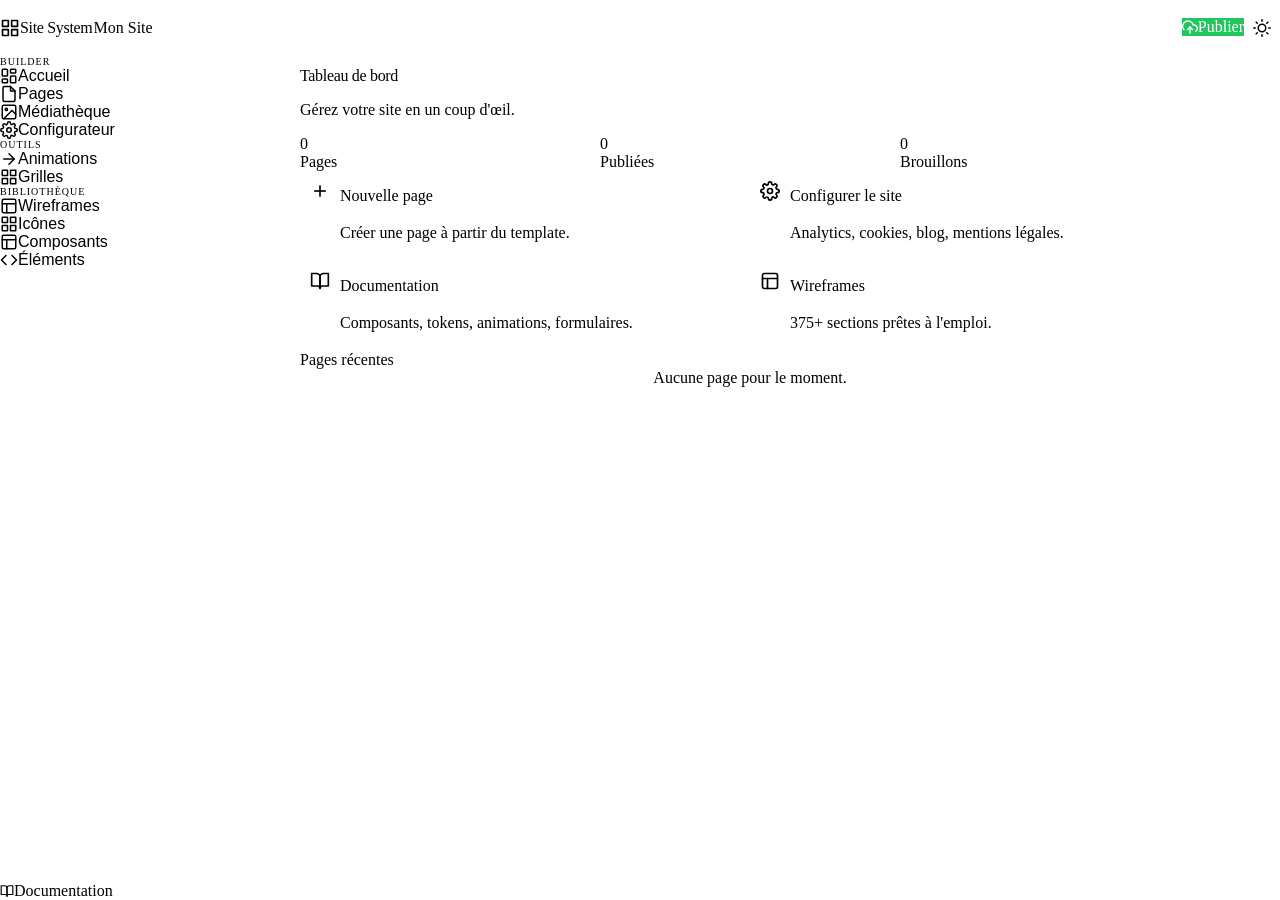
==== index.html @ 96d7e748 "Fix configurator layout, animation replay, add header action buttons - Configurator: strip original " ====
<!DOCTYPE html>
<html lang="fr">
<head>
  <meta charset="UTF-8">
  <meta name="viewport" content="width=device-width, initial-scale=1.0">
  <title>Builder &mdash; Site System</title>
  <script src="/core/js/darkmode.js"></script>
  <link rel="stylesheet" href="/core/css/tokens.css">
  <link rel="stylesheet" href="/core/css/base.css">
  <link rel="stylesheet" href="/core/css/animations.css">
  <link rel="stylesheet" href="/core/css/grid.css">
  <link rel="stylesheet" href="builder.css">
</head>
<body>

<div class="bld-layout">

  <!-- ══════════════════════════════════════ TOP BAR ══════════════════════════════════════ -->
  <header class="bld-topbar">
    <div class="bld-topbar__left">
      <div class="bld-topbar__logo">
        <svg width="20" height="20" viewBox="0 0 24 24" fill="none" stroke="currentColor" stroke-width="2" stroke-linecap="round" stroke-linejoin="round"><rect x="3" y="3" width="7" height="7"/><rect x="14" y="3" width="7" height="7"/><rect x="14" y="14" width="7" height="7"/><rect x="3" y="14" width="7" height="7"/></svg>
        Site System
      </div>
      <span class="bld-topbar__sep"></span>
      <span class="bld-topbar__site-name" id="siteName">Mon Site</span>
    </div>
    <div class="bld-topbar__right">
      <!-- Publish dropdown -->
      <div class="bld-topbar__publish" id="publishDropdownWrapper">
        <button class="bld-btn bld-btn--success bld-btn--sm" id="btnPublishToggle">
          <svg viewBox="0 0 24 24" fill="none" stroke="currentColor" stroke-width="2" stroke-linecap="round" stroke-linejoin="round" width="14" height="14"><polyline points="16 16 12 12 8 16"/><line x1="12" y1="12" x2="12" y2="21"/><path d="M20.39 18.39A5 5 0 0 0 18 9h-1.26A8 8 0 1 0 3 16.3"/></svg>
          Publier
        </button>
        <div class="bld-publish-dropdown" id="publishDropdown">
          <div id="publishDropdownContent"></div>
          <div class="bld-deploy-log" id="deployLog" style="display:none;">
            <div class="bld-deploy-log__header">Journal</div>
            <pre class="bld-deploy-log__content" id="deployLogContent"></pre>
          </div>
        </div>
      </div>
      <button class="bld-topbar__theme-toggle" data-theme-toggle aria-label="Basculer le thème">
        <svg class="bld-topbar__theme-icon bld-topbar__theme-icon--sun" width="18" height="18" viewBox="0 0 24 24" fill="none" stroke="currentColor" stroke-width="2" stroke-linecap="round" stroke-linejoin="round"><circle cx="12" cy="12" r="5"/><line x1="12" y1="1" x2="12" y2="3"/><line x1="12" y1="21" x2="12" y2="23"/><line x1="4.22" y1="4.22" x2="5.64" y2="5.64"/><line x1="18.36" y1="18.36" x2="19.78" y2="19.78"/><line x1="1" y1="12" x2="3" y2="12"/><line x1="21" y1="12" x2="23" y2="12"/><line x1="4.22" y1="19.78" x2="5.64" y2="18.36"/><line x1="18.36" y1="5.64" x2="19.78" y2="4.22"/></svg>
        <svg class="bld-topbar__theme-icon bld-topbar__theme-icon--moon" width="18" height="18" viewBox="0 0 24 24" fill="none" stroke="currentColor" stroke-width="2" stroke-linecap="round" stroke-linejoin="round"><path d="M21 12.79A9 9 0 1 1 11.21 3 7 7 0 0 0 21 12.79z"/></svg>
      </button>
    </div>
  </header>

  <!-- ══════════════════════════════════════ SIDEBAR ══════════════════════════════════════ -->
  <nav class="bld-sidebar">
    <div class="bld-sidebar__section">
      <div class="bld-sidebar__label">Builder</div>
      <button class="bld-sidebar__link bld-sidebar__link--active" data-panel="dashboard">
        <svg viewBox="0 0 24 24" fill="none" stroke="currentColor" stroke-width="2" stroke-linecap="round" stroke-linejoin="round"><rect x="3" y="3" width="7" height="9" rx="1"/><rect x="14" y="3" width="7" height="5" rx="1"/><rect x="14" y="12" width="7" height="9" rx="1"/><rect x="3" y="16" width="7" height="5" rx="1"/></svg>
        Accueil
      </button>
      <button class="bld-sidebar__link" data-panel="pages">
        <svg viewBox="0 0 24 24" fill="none" stroke="currentColor" stroke-width="2" stroke-linecap="round" stroke-linejoin="round"><path d="M14 2H6a2 2 0 0 0-2 2v16a2 2 0 0 0 2 2h12a2 2 0 0 0 2-2V8z"/><polyline points="14 2 14 8 20 8"/></svg>
        Pages
      </button>
      <button class="bld-sidebar__link" data-panel="editor" id="sidebarEditorLink" style="display:none;">
        <svg viewBox="0 0 24 24" fill="none" stroke="currentColor" stroke-width="2" stroke-linecap="round" stroke-linejoin="round"><path d="M11 4H4a2 2 0 0 0-2 2v14a2 2 0 0 0 2 2h14a2 2 0 0 0 2-2v-7"/><path d="M18.5 2.5a2.121 2.121 0 0 1 3 3L12 15l-4 1 1-4 9.5-9.5z"/></svg>
        Éditeur
      </button>
      <button class="bld-sidebar__link" data-panel="lib-media">
        <svg viewBox="0 0 24 24" fill="none" stroke="currentColor" stroke-width="2" stroke-linecap="round" stroke-linejoin="round"><rect x="3" y="3" width="18" height="18" rx="2"/><circle cx="8.5" cy="8.5" r="1.5"/><polyline points="21 15 16 10 5 21"/></svg>
        Médiathèque
      </button>
      <button class="bld-sidebar__link" data-panel="configurator">
        <svg viewBox="0 0 24 24" fill="none" stroke="currentColor" stroke-width="2" stroke-linecap="round" stroke-linejoin="round"><circle cx="12" cy="12" r="3"/><path d="M19.4 15a1.65 1.65 0 0 0 .33 1.82l.06.06a2 2 0 0 1-2.83 2.83l-.06-.06a1.65 1.65 0 0 0-1.82-.33 1.65 1.65 0 0 0-1 1.51V21a2 2 0 0 1-4 0v-.09A1.65 1.65 0 0 0 9 19.4a1.65 1.65 0 0 0-1.82.33l-.06.06a2 2 0 0 1-2.83-2.83l.06-.06A1.65 1.65 0 0 0 4.68 15a1.65 1.65 0 0 0-1.51-1H3a2 2 0 0 1 0-4h.09A1.65 1.65 0 0 0 4.6 9a1.65 1.65 0 0 0-.33-1.82l-.06-.06a2 2 0 0 1 2.83-2.83l.06.06A1.65 1.65 0 0 0 9 4.68a1.65 1.65 0 0 0 1-1.51V3a2 2 0 0 1 4 0v.09a1.65 1.65 0 0 0 1 1.51 1.65 1.65 0 0 0 1.82-.33l.06-.06a2 2 0 0 1 2.83 2.83l-.06.06A1.65 1.65 0 0 0 19.4 9a1.65 1.65 0 0 0 1.51 1H21a2 2 0 0 1 0 4h-.09a1.65 1.65 0 0 0-1.51 1z"/></svg>
        Configurateur
      </button>
    </div>

    <div class="bld-sidebar__section">
      <div class="bld-sidebar__label">Outils</div>
      <button class="bld-sidebar__link" data-panel="lib-animations">
        <svg viewBox="0 0 24 24" fill="none" stroke="currentColor" stroke-width="2" stroke-linecap="round" stroke-linejoin="round"><path d="M5 12h14"/><path d="M12 5l7 7-7 7"/></svg>
        Animations
      </button>
      <button class="bld-sidebar__link" data-panel="lib-grid">
        <svg viewBox="0 0 24 24" fill="none" stroke="currentColor" stroke-width="2" stroke-linecap="round" stroke-linejoin="round"><rect x="3" y="3" width="7" height="7"/><rect x="14" y="3" width="7" height="7"/><rect x="3" y="14" width="7" height="7"/><rect x="14" y="14" width="7" height="7"/></svg>
        Grilles
      </button>
    </div>

    <div class="bld-sidebar__section">
      <div class="bld-sidebar__label">Bibliothèque</div>
      <button class="bld-sidebar__link" data-panel="lib-wireframes">
        <svg viewBox="0 0 24 24" fill="none" stroke="currentColor" stroke-width="2" stroke-linecap="round" stroke-linejoin="round"><rect x="3" y="3" width="18" height="18" rx="2"/><line x1="3" y1="9" x2="21" y2="9"/><line x1="9" y1="21" x2="9" y2="9"/></svg>
        Wireframes
      </button>
      <button class="bld-sidebar__link" data-panel="lib-icons">
        <svg viewBox="0 0 24 24" fill="none" stroke="currentColor" stroke-width="2" stroke-linecap="round" stroke-linejoin="round"><rect x="3" y="3" width="7" height="7"/><rect x="14" y="3" width="7" height="7"/><rect x="14" y="14" width="7" height="7"/><rect x="3" y="14" width="7" height="7"/></svg>
        Icônes
      </button>
      <button class="bld-sidebar__link" data-panel="lib-components">
        <svg viewBox="0 0 24 24" fill="none" stroke="currentColor" stroke-width="2" stroke-linecap="round" stroke-linejoin="round"><rect x="3" y="3" width="18" height="18" rx="2"/><path d="M3 9h18"/><path d="M9 21V9"/></svg>
        Composants
      </button>
      <button class="bld-sidebar__link" data-panel="lib-elements">
        <svg viewBox="0 0 24 24" fill="none" stroke="currentColor" stroke-width="2" stroke-linecap="round" stroke-linejoin="round"><polyline points="16 18 22 12 16 6"/><polyline points="8 6 2 12 8 18"/></svg>
        Éléments
      </button>
    </div>

    <div class="bld-sidebar__spacer"></div>

    <div class="bld-sidebar__footer">
      <a class="bld-sidebar__footer-link" href="/docs/index.html" target="_blank">
        <svg viewBox="0 0 24 24" fill="none" stroke="currentColor" stroke-width="2" stroke-linecap="round" stroke-linejoin="round"><path d="M2 3h6a4 4 0 0 1 4 4v14a3 3 0 0 0-3-3H2z"/><path d="M22 3h-6a4 4 0 0 0-4 4v14a3 3 0 0 1 3-3h7z"/></svg>
        Documentation
      </a>
    </div>
  </nav>

  <!-- ══════════════════════════════════════ MAIN ══════════════════════════════════════ -->
  <main class="bld-main">

    <!-- ────── DASHBOARD ────── -->
    <div class="bld-panel bld-panel--active" data-panel-id="dashboard">
      <div class="bld-dash">
        <div class="bld-dash__header">
          <h1 class="bld-dash__title">Tableau de bord</h1>
          <p class="bld-dash__subtitle">Gérez votre site en un coup d'œil.</p>
        </div>

        <div class="bld-stats">
          <div class="bld-stat">
            <div class="bld-stat__value" id="statTotal">0</div>
            <div class="bld-stat__label">Pages</div>
          </div>
          <div class="bld-stat">
            <div class="bld-stat__value" id="statPublished">0</div>
            <div class="bld-stat__label">Publiées</div>
          </div>
          <div class="bld-stat">
            <div class="bld-stat__value" id="statDraft">0</div>
            <div class="bld-stat__label">Brouillons</div>
          </div>
        </div>

        <div class="bld-actions">
          <div class="bld-action" id="actionNewPage">
            <div class="bld-action__icon">
              <svg viewBox="0 0 24 24" fill="none" stroke="currentColor" stroke-width="2"><line x1="12" y1="5" x2="12" y2="19"/><line x1="5" y1="12" x2="19" y2="12"/></svg>
            </div>
            <div class="bld-action__text">
              <h3>Nouvelle page</h3>
              <p>Créer une page à partir du template.</p>
            </div>
          </div>
          <div class="bld-action" id="actionConfigurator">
            <div class="bld-action__icon">
              <svg viewBox="0 0 24 24" fill="none" stroke="currentColor" stroke-width="2" stroke-linecap="round" stroke-linejoin="round"><circle cx="12" cy="12" r="3"/><path d="M19.4 15a1.65 1.65 0 0 0 .33 1.82l.06.06a2 2 0 0 1-2.83 2.83l-.06-.06a1.65 1.65 0 0 0-1.82-.33 1.65 1.65 0 0 0-1 1.51V21a2 2 0 0 1-4 0v-.09A1.65 1.65 0 0 0 9 19.4a1.65 1.65 0 0 0-1.82.33l-.06.06a2 2 0 0 1-2.83-2.83l.06-.06A1.65 1.65 0 0 0 4.68 15a1.65 1.65 0 0 0-1.51-1H3a2 2 0 0 1 0-4h.09A1.65 1.65 0 0 0 4.6 9a1.65 1.65 0 0 0-.33-1.82l-.06-.06a2 2 0 0 1 2.83-2.83l.06.06A1.65 1.65 0 0 0 9 4.68a1.65 1.65 0 0 0 1-1.51V3a2 2 0 0 1 4 0v.09a1.65 1.65 0 0 0 1 1.51 1.65 1.65 0 0 0 1.82-.33l.06-.06a2 2 0 0 1 2.83 2.83l-.06.06A1.65 1.65 0 0 0 19.4 9a1.65 1.65 0 0 0 1.51 1H21a2 2 0 0 1 0 4h-.09a1.65 1.65 0 0 0-1.51 1z"/></svg>
            </div>
            <div class="bld-action__text">
              <h3>Configurer le site</h3>
              <p>Analytics, cookies, blog, mentions légales.</p>
            </div>
          </div>
          <a class="bld-action" href="/docs/index.html" target="_blank">
            <div class="bld-action__icon">
              <svg viewBox="0 0 24 24" fill="none" stroke="currentColor" stroke-width="2" stroke-linecap="round" stroke-linejoin="round"><path d="M2 3h6a4 4 0 0 1 4 4v14a3 3 0 0 0-3-3H2z"/><path d="M22 3h-6a4 4 0 0 0-4 4v14a3 3 0 0 1 3-3h7z"/></svg>
            </div>
            <div class="bld-action__text">
              <h3>Documentation</h3>
              <p>Composants, tokens, animations, formulaires.</p>
            </div>
          </a>
          <a class="bld-action" href="/docs/wireframes.html" target="_blank">
            <div class="bld-action__icon">
              <svg viewBox="0 0 24 24" fill="none" stroke="currentColor" stroke-width="2" stroke-linecap="round" stroke-linejoin="round"><rect x="3" y="3" width="18" height="18" rx="2"/><line x1="3" y1="9" x2="21" y2="9"/><line x1="9" y1="21" x2="9" y2="9"/></svg>
            </div>
            <div class="bld-action__text">
              <h3>Wireframes</h3>
              <p>375+ sections prêtes à l'emploi.</p>
            </div>
          </a>
        </div>

        <div class="bld-recent">
          <div class="bld-recent__header">Pages récentes</div>
          <div id="recentPages">
            <div class="bld-recent__empty">Aucune page pour le moment.</div>
          </div>
        </div>
      </div>
    </div>

    <!-- ────── PAGES ────── -->
    <div class="bld-panel bld-panel--fixed" data-panel-id="pages">
      <div class="bld-pages">
        <div class="bld-pages__left">
          <div class="bld-pages__toolbar">
            <button class="bld-btn bld-btn--primary bld-btn--sm" id="btnNewPage">
              <svg viewBox="0 0 24 24" fill="none" stroke="currentColor" stroke-width="2"><line x1="12" y1="5" x2="12" y2="19"/><line x1="5" y1="12" x2="19" y2="12"/></svg>
              Nouvelle page
            </button>
            <button class="bld-btn bld-btn--sm bld-btn--icon" id="btnRefreshPages" title="Rafraîchir" aria-label="Rafraîchir la liste des pages">
              <svg viewBox="0 0 24 24" fill="none" stroke="currentColor" stroke-width="2" stroke-linecap="round" stroke-linejoin="round"><polyline points="23 4 23 10 17 10"/><path d="M20.49 15a9 9 0 1 1-2.12-9.36L23 10"/></svg>
            </button>
          </div>
          <div class="bld-tree" id="pageTree"></div>
        </div>
        <div class="bld-pages__right" id="pageMetaPanel">
          <div class="bld-meta__empty">
            <svg viewBox="0 0 24 24" fill="none" stroke="currentColor" stroke-width="2" stroke-linecap="round" stroke-linejoin="round"><path d="M14 2H6a2 2 0 0 0-2 2v16a2 2 0 0 0 2 2h12a2 2 0 0 0 2-2V8z"/><polyline points="14 2 14 8 20 8"/></svg>
            <p>Sélectionnez une page pour voir ses propriétés.</p>
          </div>
        </div>
      </div>
    </div>

    <!-- ────── EDITOR ────── -->
    <div class="bld-panel bld-panel--fixed" data-panel-id="editor">
      <div class="bld-editor" id="editorLayout">
        <div class="bld-editor__toolbar">
          <button class="bld-btn bld-btn--sm" id="btnBackToPages">
            <svg viewBox="0 0 24 24" fill="none" stroke="currentColor" stroke-width="2" stroke-linecap="round" stroke-linejoin="round"><line x1="19" y1="12" x2="5" y2="12"/><polyline points="12 19 5 12 12 5"/></svg>
            Retour
          </button>
          <span id="editorPageName" style="font-size: var(--text-sm); font-weight: var(--font-weight-medium); flex: 1;"></span>
          <div class="bld-responsive-toggle" id="responsiveToggle">
            <button class="bld-responsive-toggle__btn bld-responsive-toggle__btn--active" data-viewport="desktop" title="Desktop" aria-label="Vue desktop">
              <svg viewBox="0 0 24 24" fill="none" stroke="currentColor" stroke-width="2" stroke-linecap="round" stroke-linejoin="round"><rect x="2" y="3" width="20" height="14" rx="2"/><line x1="8" y1="21" x2="16" y2="21"/><line x1="12" y1="17" x2="12" y2="21"/></svg>
            </button>
            <button class="bld-responsive-toggle__btn" data-viewport="tablet" title="Tablette" aria-label="Vue tablette">
              <svg viewBox="0 0 24 24" fill="none" stroke="currentColor" stroke-width="2" stroke-linecap="round" stroke-linejoin="round"><rect x="4" y="2" width="16" height="20" rx="2"/><line x1="12" y1="18" x2="12.01" y2="18"/></svg>
            </button>
            <button class="bld-responsive-toggle__btn" data-viewport="mobileLandscape" title="Mobile Paysage" aria-label="Vue mobile paysage">
              <svg viewBox="0 0 24 24" fill="none" stroke="currentColor" stroke-width="2" stroke-linecap="round" stroke-linejoin="round"><rect x="2" y="5" width="20" height="14" rx="2"/><line x1="18" y1="12" x2="18.01" y2="12"/></svg>
            </button>
            <button class="bld-responsive-toggle__btn" data-viewport="mobile" title="Mobile" aria-label="Vue mobile">
              <svg viewBox="0 0 24 24" fill="none" stroke="currentColor" stroke-width="2" stroke-linecap="round" stroke-linejoin="round"><rect x="5" y="2" width="14" height="20" rx="2"/><line x1="12" y1="18" x2="12.01" y2="18"/></svg>
            </button>
            <span class="bld-responsive-toggle__sep"></span>
            <input type="number" class="bld-responsive-toggle__size" id="canvasWidthInput" title="Largeur du canvas (px)" min="320" max="2560" step="1">
            <span class="bld-responsive-toggle__unit">px</span>
          </div>
          <button class="bld-btn bld-btn--sm" id="btnToggleCatalog">
            <svg viewBox="0 0 24 24" fill="none" stroke="currentColor" stroke-width="2" stroke-linecap="round" stroke-linejoin="round"><rect x="3" y="3" width="18" height="18" rx="2"/><line x1="3" y1="9" x2="21" y2="9"/><line x1="9" y1="21" x2="9" y2="9"/></svg>
            Wireframes
          </button>
          <button class="bld-btn bld-btn--primary bld-btn--sm" id="btnSavePage">
            <svg viewBox="0 0 24 24" fill="none" stroke="currentColor" stroke-width="2" stroke-linecap="round" stroke-linejoin="round"><path d="M19 21H5a2 2 0 0 1-2-2V5a2 2 0 0 1 2-2h11l5 5v11a2 2 0 0 1-2 2z"/><polyline points="17 21 17 13 7 13 7 21"/><polyline points="7 3 7 8 15 8"/></svg>
            Sauvegarder
          </button>
          <a class="bld-btn bld-btn--sm" id="btnPreviewPage" href="#" target="_blank">
            <svg viewBox="0 0 24 24" fill="none" stroke="currentColor" stroke-width="2" stroke-linecap="round" stroke-linejoin="round"><path d="M18 13v6a2 2 0 0 1-2 2H5a2 2 0 0 1-2-2V8a2 2 0 0 1 2-2h6"/><polyline points="15 3 21 3 21 9"/><line x1="10" y1="14" x2="21" y2="3"/></svg>
            Aperçu
          </a>
        </div>
        <div class="bld-editor__sections" id="editorSections">
          <div class="bld-sections__header">
            <span>Navigator</span>
            <button class="bld-btn bld-btn--sm bld-btn--icon" id="btnAddSection" title="Ajouter une section" aria-label="Ajouter une section">
              <svg viewBox="0 0 24 24" fill="none" stroke="currentColor" stroke-width="2"><line x1="12" y1="5" x2="12" y2="19"/><line x1="5" y1="12" x2="19" y2="12"/></svg>
            </button>
          </div>
          <div class="bld-sections__list" id="sectionsList"></div>
          <div class="bld-resize-handle bld-resize-handle--v" id="resizeProps" title="Redimensionner"></div>
          <div class="bld-dom-props" id="domTreeProps"></div>
        </div>
        <div class="bld-resize-handle bld-resize-handle--h" id="resizeSections" title="Redimensionner"></div>
        <div class="bld-editor__canvas">
          <iframe id="editorIframe" sandbox="allow-same-origin allow-scripts" title="Aperçu de la page en cours d'édition"></iframe>
          <div class="bld-canvas-resize" id="canvasResize"></div>
        </div>
        <div class="bld-editor__catalog" id="editorCatalog"></div>
      </div>
    </div>

    <!-- ────── CONFIGURATEUR (intégré nativement) ────── -->
    <div class="bld-panel bld-panel--fixed" data-panel-id="configurator">
      <div class="bld-configurator-embed" id="cfgEmbed">
        <div class="bld-lib__loading">Chargement du configurateur...</div>
      </div>
    </div>

    <!-- ────── BIBLIOTHÈQUE : WIREFRAMES ────── -->
    <div class="bld-panel" data-panel-id="lib-wireframes">
      <div class="bld-lib" id="libWireframes">
        <div class="bld-lib__header">
          <h1 class="bld-lib__title">Wireframes</h1>
          <p class="bld-lib__subtitle">375+ sections prêtes à copier-coller.</p>
        </div>
        <div class="bld-lib__search">
          <input type="text" class="bld-field__input" id="libWfSearch" placeholder="Rechercher un wireframe...">
        </div>
        <div class="bld-lib__content" id="libWfContent"></div>
      </div>
    </div>

    <!-- ────── BIBLIOTHÈQUE : ICÔNES ────── -->
    <div class="bld-panel" data-panel-id="lib-icons">
      <div class="bld-lib" id="libIcons">
        <div class="bld-lib__header">
          <h1 class="bld-lib__title">Icônes</h1>
          <p class="bld-lib__subtitle">324 icônes Heroicons (outline + solid).</p>
        </div>
        <div class="bld-lib__toolbar">
          <input type="text" class="bld-field__input" id="libIconSearch" placeholder="Rechercher une icône..." style="flex: 1;">
          <div class="bld-lib__toggle" id="libIconToggle">
            <button class="bld-lib__toggle-btn bld-lib__toggle-btn--active" data-icon-type="outline">Outline</button>
            <button class="bld-lib__toggle-btn" data-icon-type="solid">Solid</button>
          </div>
        </div>
        <div class="bld-lib__content" id="libIconContent"></div>
      </div>
    </div>

    <!-- ────── BIBLIOTHÈQUE : COMPOSANTS ────── -->
    <div class="bld-panel" data-panel-id="lib-components">
      <div class="bld-lib" id="libComponents">
        <div class="bld-lib__header">
          <h1 class="bld-lib__title">Composants</h1>
          <p class="bld-lib__subtitle">Composants réutilisables du framework.</p>
        </div>
        <div class="bld-lib__content" id="libComponentContent"></div>
      </div>
    </div>

    <!-- ────── BIBLIOTHÈQUE : ÉLÉMENTS ────── -->
    <div class="bld-panel" data-panel-id="lib-elements">
      <div class="bld-lib" id="libElements">
        <div class="bld-lib__header">
          <h1 class="bld-lib__title">Éléments</h1>
          <p class="bld-lib__subtitle">Éléments interactifs HTML prêts à l'emploi.</p>
        </div>
        <div class="bld-lib__content" id="libElementContent"></div>
      </div>
    </div>

    <!-- ────── OUTILS : ANIMATIONS ────── -->
    <div class="bld-panel" data-panel-id="lib-animations">
      <div class="bld-lib" id="libAnimations">
        <div class="bld-lib__header bld-lib__header--with-actions">
          <div>
            <h1 class="bld-lib__title">Animations</h1>
            <p class="bld-lib__subtitle">Configurez vos animations et copiez les attributs.</p>
          </div>
          <div class="bld-lib__header-actions">
            <button class="bld-btn bld-btn--primary bld-btn--sm" id="animHeaderCopyBtn">Copier</button>
          </div>
        </div>
        <div class="bld-lib__content" id="libAnimContent"></div>
      </div>
    </div>

    <!-- ────── OUTILS : GRILLE ────── -->
    <div class="bld-panel" data-panel-id="lib-grid">
      <div class="bld-lib" id="libGrid">
        <div class="bld-lib__header bld-lib__header--with-actions">
          <div>
            <h1 class="bld-lib__title">Grille</h1>
            <p class="bld-lib__subtitle">Créez des layouts CSS Grid et Bento prêts à copier.</p>
          </div>
          <div class="bld-lib__header-actions">
            <button class="bld-btn bld-btn--sm" id="gridHeaderResetBtn"><svg width="14" height="14" viewBox="0 0 24 24" fill="none" stroke="currentColor" stroke-width="2" stroke-linecap="round" stroke-linejoin="round"><polyline points="1 4 1 10 7 10"/><path d="M3.51 15a9 9 0 1 0 2.13-9.36L1 10"/></svg> Réinitialiser</button>
            <button class="bld-btn bld-btn--primary bld-btn--sm" id="gridHeaderCopyBtn">Copier</button>
          </div>
        </div>
        <div class="bld-lib__content" id="libGridContent"></div>
      </div>
    </div>

    <!-- ────── BIBLIOTHÈQUE : MÉDIATHÈQUE ────── -->
    <div class="bld-panel" data-panel-id="lib-media">
      <div class="bld-lib" id="libMedia">
        <div class="bld-lib__header">
          <h1 class="bld-lib__title">Médiathèque</h1>
          <p class="bld-lib__subtitle">Gérez les images de votre site.</p>
        </div>
        <div class="bld-lib__toolbar">
          <input type="text" class="bld-field__input" id="libMediaSearch" placeholder="Rechercher..." style="flex: 1;">
          <button class="bld-btn bld-btn--primary bld-btn--sm" id="btnMediaUpload">
            <svg viewBox="0 0 24 24" fill="none" stroke="currentColor" stroke-width="2" width="14" height="14"><line x1="12" y1="5" x2="12" y2="19"/><line x1="5" y1="12" x2="19" y2="12"/></svg>
            Uploader
          </button>
          <input type="file" id="mediaFileInput" accept="image/*" multiple style="display: none;">
        </div>
        <div class="bld-lib__content" id="libMediaContent">
          <div class="bld-media__dropzone" id="mediaDropzone">
            <p>Glissez des images ici ou cliquez sur "Uploader"</p>
          </div>
        </div>
      </div>
    </div>

  </main>
</div>

<!-- Toast -->
<div class="bld-toast" id="toast" role="status" aria-live="polite" aria-atomic="true"></div>

<!-- Modal nouvelle page -->
<div class="bld-modal-overlay" id="modalNewPage" role="dialog" aria-modal="true" aria-labelledby="modalNewPageTitle">
  <div class="bld-modal">
    <h3 class="bld-modal__title" id="modalNewPageTitle">Nouvelle page</h3>
    <div class="bld-field">
      <label class="bld-field__label">Nom du fichier</label>
      <input class="bld-field__input" type="text" id="newPageFilename" placeholder="contact.html">
    </div>
    <div class="bld-modal__actions">
      <button class="bld-btn" id="btnCancelNewPage">Annuler</button>
      <button class="bld-btn bld-btn--primary" id="btnConfirmNewPage">Créer</button>
    </div>
  </div>
</div>

<!-- Modal générique (confirm / prompt) -->
<div class="bld-modal-overlay" id="bldModalGeneric" role="dialog" aria-modal="true" aria-labelledby="bldModalTitle">
  <div class="bld-modal">
    <h3 class="bld-modal__title" id="bldModalTitle"></h3>
    <p class="bld-modal__message" id="bldModalMessage"></p>
    <div class="bld-field bld-modal__field" id="bldModalFieldWrap" style="display: none;">
      <label class="bld-field__label" id="bldModalFieldLabel"></label>
      <input class="bld-field__input" type="text" id="bldModalFieldInput">
    </div>
    <div class="bld-modal__actions" id="bldModalActions"></div>
  </div>
</div>

<!-- Modal Media Picker (pour sélection d'image dans l'éditeur) -->
<div class="bld-modal-overlay" id="bldMediaPickerOverlay" role="dialog" aria-modal="true" aria-labelledby="mediaPickerTitle">
  <div class="bld-modal bld-modal--wide">
    <h3 class="bld-modal__title" id="mediaPickerTitle">Choisir une image</h3>
    <div id="mediaPickerGrid"></div>
    <div class="bld-modal__actions">
      <button class="bld-btn" id="btnMediaPickerClose">Fermer</button>
    </div>
  </div>
</div>

<!-- Scripts -->
<script src="js/builder-modal.js"></script>
<script src="js/builder-api.js"></script>
<script src="js/builder-app.js"></script>
<script src="js/builder-pages.js"></script>
<script src="js/builder-wireframes.js"></script>
<script src="js/builder-canvas.js"></script>
<script src="js/builder-publish.js"></script>
<script src="js/builder-library.js"></script>
<script src="js/builder-configurator.js"></script>

</body>
</html>
---- builder.css ----
/* ==========================================================================
   BUILDER — Styles complets
   Prefixe BEM : bld-*
   Utilise les design tokens de tokens.css
   ========================================================================== */


/* ══════════════════════════════════════
   LAYOUT
   ══════════════════════════════════════ */

html { scroll-padding-top: 0; }
body { margin: 0; overflow: hidden; height: 100vh; }

.bld-layout {
  display: grid;
  grid-template-columns: 220px minmax(0, 1fr);
  grid-template-rows: 56px minmax(0, 1fr);
  grid-template-areas:
    "topbar topbar"
    "sidebar main";
  height: 100vh;
  overflow: hidden;
}


/* ══════════════════════════════════════
   TOP BAR
   ══════════════════════════════════════ */

.bld-topbar {
  grid-area: topbar;
  display: flex;
  align-items: center;
  justify-content: space-between;
  padding: 0 var(--space-5);
  border-bottom: 1px solid var(--color-border);
  background: var(--color-bg);
  z-index: 10;
}

.bld-topbar__left {
  display: flex;
  align-items: center;
  gap: var(--space-3);
}

.bld-topbar__logo {
  font-size: var(--text-base);
  font-weight: var(--font-weight-bold);
  letter-spacing: -0.02em;
  color: var(--color-text);
  display: flex;
  align-items: center;
  gap: var(--space-2);
}

.bld-topbar__logo svg {
  color: var(--color-primary);
}

.bld-topbar__sep {
  width: 1px;
  height: 20px;
  background: var(--color-border);
}

.bld-topbar__site-name {
  font-size: var(--text-sm);
  color: var(--color-text-light);
}

.bld-topbar__right {
  display: flex;
  align-items: center;
  gap: var(--space-3);
}

.bld-topbar__theme-toggle {
  width: 36px;
  height: 36px;
  display: flex;
  align-items: center;
  justify-content: center;
  border: 1px solid var(--color-border);
  border-radius: var(--radius-md);
  background: var(--color-bg);
  color: var(--color-text-light);
  cursor: pointer;
  position: relative;
  transition: border-color var(--transition-fast), color var(--transition-fast);
}

.bld-topbar__theme-toggle:hover {
  border-color: var(--color-text-light);
  color: var(--color-text);
}

.bld-topbar__theme-icon {
  position: absolute;
  transition: opacity var(--transition-fast), transform var(--transition-fast);
}

.bld-topbar__theme-icon--sun { opacity: 1; transform: scale(1); }
.bld-topbar__theme-icon--moon { opacity: 0; transform: scale(0.5); }

[data-theme="dark"] .bld-topbar__theme-icon--sun { opacity: 0; transform: scale(0.5); }
[data-theme="dark"] .bld-topbar__theme-icon--moon { opacity: 1; transform: scale(1); }


/* ══════════════════════════════════════
   SIDEBAR
   ══════════════════════════════════════ */

.bld-sidebar {
  grid-area: sidebar;
  border-right: 1px solid var(--color-border);
  background: var(--color-bg);
  padding: var(--space-4) 0;
  overflow-y: auto;
  display: flex;
  flex-direction: column;
}

.bld-sidebar__section {
  padding: 0 var(--space-4);
  margin-bottom: var(--space-4);
}

.bld-sidebar__label {
  font-size: 10px;
  font-weight: var(--font-weight-bold);
  text-transform: uppercase;
  letter-spacing: 0.1em;
  color: var(--color-text-light);
  padding: var(--space-1) var(--space-2);
  margin-bottom: var(--space-1);
}

.bld-sidebar__link {
  display: flex;
  align-items: center;
  gap: var(--space-2);
  padding: var(--space-2) var(--space-3);
  font-size: var(--text-sm);
  color: var(--color-text-light);
  border-radius: var(--radius-md);
  cursor: pointer;
  transition: background-color var(--transition-fast), color var(--transition-fast);
  text-decoration: none;
  border: none;
  background: none;
  width: 100%;
  text-align: left;
}

.bld-sidebar__link:hover {
  background: var(--color-bg-alt);
  color: var(--color-text);
}

.bld-sidebar__link--active {
  background: var(--color-primary);
  color: var(--color-text-inverse);
}

.bld-sidebar__link--active:hover {
  background: var(--color-primary);
  color: var(--color-text-inverse);
}

.bld-sidebar__link svg {
  width: 18px;
  height: 18px;
  flex-shrink: 0;
}

.bld-sidebar__spacer {
  flex: 1;
}

.bld-sidebar__footer {
  padding: 0 var(--space-4);
  border-top: 1px solid var(--color-border);
  padding-top: var(--space-4);
}

.bld-sidebar__footer-link {
  display: flex;
  align-items: center;
  gap: var(--space-2);
  padding: var(--space-2) var(--space-3);
  font-size: var(--text-xs);
  color: var(--color-text-light);
  border-radius: var(--radius-md);
  cursor: pointer;
  transition: background-color var(--transition-fast), color var(--transition-fast);
  text-decoration: none;
}

.bld-sidebar__footer-link:hover {
  background: var(--color-bg-alt);
  color: var(--color-text);
}

.bld-sidebar__footer-link svg {
  width: 14px;
  height: 14px;
  flex-shrink: 0;
}


/* ══════════════════════════════════════
   MAIN AREA / PANELS
   ══════════════════════════════════════ */

.bld-main {
  grid-area: main;
  overflow-y: auto;
  background: var(--color-bg-alt);
}

.bld-panel {
  display: none;
  min-height: 100%;
}

.bld-panel--active {
  display: flex;
  flex-direction: column;
}

/* Panels structurés qui gèrent leur propre scroll interne */
.bld-panel--fixed {
  height: 100%;
  min-height: 0;
  overflow: hidden;
}


/* ══════════════════════════════════════
   DASHBOARD
   ══════════════════════════════════════ */

.bld-dash {
  padding: var(--space-8) var(--space-10);
  max-width: 900px;
  margin: 0 auto;
  width: 100%;
}

.bld-dash__header {
  margin-bottom: var(--space-8);
}

.bld-dash__title {
  font-size: var(--text-3xl);
  font-weight: var(--font-weight-bold);
  letter-spacing: -0.02em;
  margin-bottom: var(--space-1);
}

.bld-dash__subtitle {
  font-size: var(--text-base);
  color: var(--color-text-light);
}

/* Stats */
.bld-stats {
  display: grid;
  grid-template-columns: repeat(3, 1fr);
  gap: var(--space-4);
  margin-bottom: var(--space-8);
}

.bld-stat {
  background: var(--color-bg);
  border: 1px solid var(--color-border);
  border-radius: var(--radius-lg);
  padding: var(--space-5);
}

.bld-stat__value {
  font-size: var(--text-3xl);
  font-weight: var(--font-weight-bold);
  letter-spacing: -0.02em;
}

.bld-stat__label {
  font-size: var(--text-sm);
  color: var(--color-text-light);
  margin-top: var(--space-1);
}

/* Quick actions */
.bld-actions {
  display: grid;
  grid-template-columns: repeat(2, 1fr);
  gap: var(--space-4);
  margin-bottom: var(--space-8);
}

.bld-action {
  background: var(--color-bg);
  border: 1px solid var(--color-border);
  border-radius: var(--radius-lg);
  padding: var(--space-5);
  cursor: pointer;
  transition: border-color var(--transition-fast), box-shadow var(--transition-fast);
  text-decoration: none;
  color: inherit;
  display: flex;
  align-items: flex-start;
  gap: var(--space-4);
}

.bld-action:hover {
  border-color: var(--color-primary);
  box-shadow: var(--shadow-sm);
}

.bld-action__icon {
  width: 40px;
  height: 40px;
  border-radius: var(--radius-md);
  background: var(--color-primary-l-4);
  display: flex;
  align-items: center;
  justify-content: center;
  flex-shrink: 0;
  color: var(--color-primary);
}

.bld-action__icon svg { width: 20px; height: 20px; }

.bld-action__text h3 {
  font-size: var(--text-sm);
  font-weight: var(--font-weight-semibold);
  margin-bottom: var(--space-1);
}

.bld-action__text p {
  font-size: var(--text-xs);
  color: var(--color-text-light);
  line-height: 1.5;
}

/* Recent pages */
.bld-recent {
  background: var(--color-bg);
  border: 1px solid var(--color-border);
  border-radius: var(--radius-lg);
  overflow: hidden;
}

.bld-recent__header {
  padding: var(--space-4) var(--space-5);
  border-bottom: 1px solid var(--color-border);
  font-size: var(--text-sm);
  font-weight: var(--font-weight-semibold);
}

.bld-recent__item {
  display: flex;
  align-items: center;
  justify-content: space-between;
  padding: var(--space-3) var(--space-5);
  border-bottom: 1px solid var(--color-border);
  font-size: var(--text-sm);
  cursor: pointer;
  transition: background-color var(--transition-fast);
}

.bld-recent__item:last-child { border-bottom: none; }
.bld-recent__item:hover { background: var(--color-bg-alt); }

.bld-recent__item-name {
  font-weight: var(--font-weight-medium);
}

.bld-recent__item-path {
  font-size: var(--text-xs);
  color: var(--color-text-light);
}

.bld-recent__item-date {
  font-size: var(--text-xs);
  color: var(--color-text-light);
}

.bld-recent__empty {
  padding: var(--space-6) var(--space-5);
  text-align: center;
  color: var(--color-text-light);
  font-size: var(--text-sm);
}


/* ══════════════════════════════════════
   PAGES PANEL
   ══════════════════════════════════════ */

.bld-pages {
  display: grid;
  grid-template-columns: 340px minmax(0, 1fr);
  height: 100%;
  overflow: hidden;
}

.bld-pages__left {
  border-right: 1px solid var(--color-border);
  background: var(--color-bg);
  display: flex;
  flex-direction: column;
  overflow: hidden;
}

.bld-pages__toolbar {
  display: flex;
  align-items: center;
  gap: var(--space-2);
  padding: var(--space-3) var(--space-4);
  border-bottom: 1px solid var(--color-border);
}

.bld-pages__right {
  overflow-y: auto;
  padding: var(--space-6) var(--space-8);
}

/* Tree view */
.bld-tree {
  flex: 1;
  overflow-y: auto;
  padding: var(--space-2) 0;
}

.bld-tree__item {
  display: flex;
  align-items: center;
  gap: 6px;
  height: 30px;
  padding: 0 var(--space-3);
  font-size: var(--text-xs);
  cursor: pointer;
  transition: background-color 80ms ease;
  user-select: none;
  position: relative;
}

.bld-tree__item:hover {
  background: color-mix(in srgb, var(--color-text) 6%, transparent);
}

.bld-tree__item--active {
  background: var(--color-primary);
  color: #fff;
}

.bld-tree__item--active .bld-tree__icon { color: rgba(255,255,255,0.7); }
.bld-tree__item--active .bld-tree__icon--home { color: #fff; }
.bld-tree__item--active .bld-tree__name { color: #fff; }
.bld-tree__item--active .bld-tree__badge { opacity: 0.8; }
.bld-tree__item--active .bld-tree__expand { color: rgba(255,255,255,0.6); }
.bld-tree__item--active .bld-tree__expand:hover { color: #fff; background: rgba(255,255,255,0.15); }
.bld-tree__item--active .bld-tree__guide { opacity: 0.15; }

.bld-tree__item--draft {
  opacity: 0.5;
}

.bld-tree__item--dragging {
  opacity: 0.4;
}

.bld-tree__item--drop-before,
.bld-tree__item--drop-after {
  position: relative;
}

.bld-tree__item--drop-before::after,
.bld-tree__item--drop-after::after {
  content: '';
  position: absolute;
  right: 0;
  height: 2px;
  background: var(--color-primary);
  pointer-events: none;
  border-radius: 1px;
}

.bld-tree__item--drop-before::after {
  top: -1px;
  left: var(--drop-indent, 16px);
}

.bld-tree__item--drop-after::after {
  bottom: -1px;
  left: var(--drop-indent, 16px);
}

.bld-tree__item--drop-inside {
  background: var(--color-primary-l-4);
  outline: 2px dashed var(--color-primary);
  outline-offset: -2px;
}

.bld-tree__item--readonly {
  opacity: 0.7;
}

.bld-tree__item--readonly:hover {
  opacity: 0.85;
}

/* ── Indentation lines (pages tree) ── */
.bld-tree__guides {
  position: absolute;
  top: 0;
  left: 0;
  bottom: 0;
  pointer-events: none;
}

.bld-tree__guide {
  position: absolute;
  top: 0;
  bottom: 0;
  width: 1px;
  background: var(--color-border);
  opacity: 0.5;
}

.bld-tree__icon {
  width: 16px;
  height: 16px;
  flex-shrink: 0;
  color: var(--color-text-light);
}

.bld-tree__icon--home {
  color: var(--color-primary);
}

.bld-tree__name {
  flex: 1;
  min-width: 0;
  overflow: hidden;
  text-overflow: ellipsis;
  white-space: nowrap;
  font-weight: var(--font-weight-medium);
  color: var(--color-text);
}

.bld-tree__badge {
  font-size: 9px;
  text-transform: uppercase;
  letter-spacing: 0.05em;
  padding: 1px 6px;
  border-radius: var(--radius-sm);
  background: var(--color-text-light);
  color: var(--color-bg);
  flex-shrink: 0;
}

.bld-tree__badge--draft {
  background: var(--color-warning);
}

.bld-tree__badge--template {
  background: var(--color-info, #3b82f6);
}

.bld-tree__actions {
  display: flex;
  gap: var(--space-1);
  opacity: 0;
  transition: opacity var(--transition-fast);
}

.bld-tree__item:hover .bld-tree__actions {
  opacity: 1;
}

.bld-tree__btn {
  width: 24px;
  height: 24px;
  display: flex;
  align-items: center;
  justify-content: center;
  border: none;
  background: none;
  color: var(--color-text-light);
  border-radius: var(--radius-sm);
  cursor: pointer;
  padding: 0;
}

.bld-tree__btn:hover {
  background: var(--color-bg-alt);
  color: var(--color-text);
}

.bld-tree__btn svg { width: 14px; height: 14px; }

/* Tree expand/collapse */
.bld-tree__expand {
  width: 16px;
  height: 16px;
  display: flex;
  align-items: center;
  justify-content: center;
  border: none;
  background: none;
  color: var(--color-text-light);
  cursor: pointer;
  padding: 0;
  border-radius: 3px;
  flex-shrink: 0;
  transition: transform 120ms ease, color 80ms ease;
}

.bld-tree__expand:hover {
  background: color-mix(in srgb, var(--color-text) 8%, transparent);
  color: var(--color-text);
}

.bld-tree__expand svg {
  width: 10px;
  height: 10px;
}

/* Tree section separator (docs) */
.bld-tree__section-label {
  display: flex;
  align-items: center;
  gap: var(--space-2);
  padding: var(--space-2) var(--space-4);
  margin-top: var(--space-3);
  font-size: 10px;
  font-weight: var(--font-weight-bold);
  text-transform: uppercase;
  letter-spacing: 0.1em;
  color: var(--color-text-light);
  border-top: 1px solid var(--color-border);
}

/* Page meta panel */
.bld-meta {
  max-width: 600px;
}

.bld-meta__toolbar {
  display: flex;
  gap: var(--space-1);
  margin-bottom: var(--space-5);
  padding-bottom: var(--space-4);
  border-bottom: 1px solid var(--color-border);
}

.bld-meta__tool {
  width: 36px;
  height: 36px;
  display: flex;
  align-items: center;
  justify-content: center;
  border: 1px solid var(--color-border);
  border-radius: var(--radius-md);
  background: var(--color-bg);
  color: var(--color-text-light);
  cursor: pointer;
  transition: all var(--transition-fast);
  padding: 0;
}

.bld-meta__tool:hover {
  border-color: var(--color-primary);
  color: var(--color-primary);
  background: var(--color-primary-l-4);
}

.bld-meta__tool--active {
  border-color: var(--color-primary);
  color: var(--color-primary);
  background: var(--color-primary-l-4);
}

.bld-meta__tool--warning {
  color: var(--color-warning);
}

.bld-meta__tool--danger:hover {
  border-color: var(--color-error);
  color: var(--color-error);
  background: color-mix(in srgb, var(--color-error) 8%, var(--color-bg));
}

.bld-meta__tool:disabled {
  opacity: 0.4;
  cursor: default;
  pointer-events: none;
}

.bld-meta__tool svg {
  width: 16px;
  height: 16px;
}

.bld-meta__title {
  font-size: var(--text-xl);
  font-weight: var(--font-weight-bold);
  margin-bottom: var(--space-6);
  letter-spacing: -0.01em;
}

.bld-meta__empty {
  display: flex;
  flex-direction: column;
  align-items: center;
  justify-content: center;
  height: 100%;
  color: var(--color-text-light);
  font-size: var(--text-sm);
  text-align: center;
  padding: var(--space-10);
}

.bld-meta__empty svg {
  width: 48px;
  height: 48px;
  margin-bottom: var(--space-4);
  opacity: 0.3;
}


/* ══════════════════════════════════════
   EDITOR PANEL
   ══════════════════════════════════════ */

.bld-editor {
  display: grid;
  grid-template-columns: var(--sections-width, 260px) 4px minmax(0, 1fr) 0px;
  grid-template-rows: 48px minmax(0, 1fr);
  grid-template-areas:
    "toolbar toolbar toolbar toolbar"
    "sections resize-sections canvas catalog";
  height: 100%;
  overflow: hidden;
}

.bld-editor--catalog-open {
  grid-template-columns: var(--sections-width, 260px) 4px minmax(0, 1fr) 300px;
}

.bld-resize-handle--h {
  grid-area: resize-sections;
  width: 4px;
  cursor: col-resize;
  background: transparent;
  position: relative;
  z-index: 5;
  transition: background var(--transition-fast);
}

.bld-resize-handle--h:hover,
.bld-resize-handle--h.bld-resize-handle--active {
  background: var(--color-primary);
}

.bld-resize-handle--v {
  height: 4px;
  cursor: row-resize;
  background: transparent;
  flex-shrink: 0;
  transition: background var(--transition-fast);
}

.bld-resize-handle--v:hover,
.bld-resize-handle--v.bld-resize-handle--active {
  background: var(--color-primary);
}

.bld-editor__toolbar {
  grid-area: toolbar;
  display: flex;
  align-items: center;
  gap: var(--space-3);
  padding: 0 var(--space-4);
  border-bottom: 1px solid var(--color-border);
  background: var(--color-bg);
}

.bld-editor__sections {
  grid-area: sections;
  border-right: 1px solid var(--color-border);
  background: var(--color-bg);
  overflow: hidden;
  display: flex;
  flex-direction: column;
}

.bld-sections__list {
  flex: 1;
  overflow-y: auto;
}

.bld-editor__canvas {
  grid-area: canvas;
  background: var(--color-bg-alt);
  overflow: hidden;
  display: flex;
  align-items: stretch;
  justify-content: center;
  padding: var(--space-4);
  position: relative;
}

.bld-canvas-resize {
  position: absolute;
  right: 0;
  top: 0;
  bottom: 0;
  width: 6px;
  cursor: col-resize;
  z-index: 10;
  background: transparent;
  transition: background var(--transition-fast);
}

.bld-canvas-resize:hover,
.bld-canvas-resize.bld-canvas-resize--active {
  background: var(--color-primary);
}

.bld-editor__canvas iframe {
  width: 100%;
  height: 100%;
  border: 1px solid var(--color-border);
  border-radius: var(--radius-md);
  background: white;
  transition: max-width 0.3s ease;
}

.bld-editor__canvas--responsive iframe {
  box-shadow: var(--shadow-lg);
}

/* Responsive toggle */
.bld-responsive-toggle {
  display: flex;
  align-items: center;
  gap: 2px;
  background: var(--color-bg-alt);
  border: 1px solid var(--color-border);
  border-radius: var(--radius-md);
  padding: 2px;
}

.bld-responsive-toggle__btn {
  width: 28px;
  height: 28px;
  display: flex;
  align-items: center;
  justify-content: center;
  border: none;
  background: none;
  color: var(--color-text-light);
  border-radius: var(--radius-sm);
  cursor: pointer;
  transition: background-color var(--transition-fast), color var(--transition-fast);
  padding: 0;
}

.bld-responsive-toggle__btn:hover {
  color: var(--color-text);
}

.bld-responsive-toggle__btn--active {
  background: var(--color-bg);
  color: var(--color-primary);
  box-shadow: var(--shadow-sm);
}

.bld-responsive-toggle__btn svg {
  width: 16px;
  height: 16px;
}

.bld-responsive-toggle__sep {
  width: 1px;
  height: 16px;
  background: var(--color-border);
  margin: 0 4px;
}

.bld-responsive-toggle__size {
  width: 56px;
  height: 28px;
  border: none;
  background: none;
  color: var(--color-text);
  font-size: var(--text-xs);
  font-family: var(--font-mono);
  text-align: right;
  padding: 0 2px;
  -moz-appearance: textfield;
}

.bld-responsive-toggle__size::-webkit-outer-spin-button,
.bld-responsive-toggle__size::-webkit-inner-spin-button {
  -webkit-appearance: none;
  margin: 0;
}

.bld-responsive-toggle__size:focus {
  outline: none;
  box-shadow: 0 0 0 2px var(--color-primary);
  background: var(--color-bg);
  border-radius: var(--radius-sm);
}

.bld-responsive-toggle__unit {
  font-size: var(--text-xs);
  color: var(--color-text-light);
  margin-right: 4px;
}

/* ══════════════════════════════════════
   CONFIGURATEUR (embed natif)
   ══════════════════════════════════════ */

.bld-configurator-embed {
  width: 100%;
  flex: 1;
  min-height: 0;
  overflow: hidden;
}

.bld-configurator-embed__inner {
  height: 100%;
}

/* Layout 2 colonnes style Pages — seule source de vérité (les styles
   originaux de configurator.html sont supprimés par builder-configurator.js) */
.bld-configurator-embed .cfg-layout {
  display: grid;
  grid-template-columns: 240px minmax(0, 1fr);
  height: 100%;
  min-height: 0;
  overflow: hidden;
}

.bld-configurator-embed .cfg-sidebar {
  overflow-y: auto;
  background: var(--color-bg);
  border-right: 1px solid var(--color-border);
  padding: var(--space-6) var(--space-2);
  padding-right: var(--space-4);
}

.bld-configurator-embed .cfg-content {
  overflow-y: auto;
  padding: var(--space-8) var(--space-10);
  max-width: none;
  min-width: 0;
}

.bld-editor__catalog {
  grid-area: catalog;
  border-left: 1px solid var(--color-border);
  background: var(--color-bg);
  overflow-y: auto;
  overflow-x: hidden;
}


/* ══════════════════════════════════════
   PUBLISH DROPDOWN
   ══════════════════════════════════════ */

.bld-topbar__publish {
  position: relative;
}

.bld-publish-dropdown {
  display: none;
  position: absolute;
  top: 100%;
  right: 0;
  margin-top: var(--space-2);
  width: 380px;
  background: var(--color-bg);
  border: 1px solid var(--color-border);
  border-radius: var(--radius-lg);
  box-shadow: var(--shadow-xl);
  z-index: 50;
  overflow: hidden;
}

.bld-publish-dropdown--open {
  display: block;
}

.bld-publish-dropdown .bld-deploy-card {
  border-radius: 0;
  border: none;
  border-bottom: 1px solid var(--color-border);
  margin-bottom: 0;
}

.bld-publish-dropdown .bld-deploy-card:last-child {
  border-bottom: none;
}

.bld-publish-dropdown .bld-deploy-log {
  margin-top: 0;
  border-radius: 0;
  border: none;
  border-top: 1px solid var(--color-border);
}

.bld-publish-dropdown .bld-deploy-log__content {
  max-height: 150px;
}

.bld-deploy-card {
  background: var(--color-bg);
  border: 1px solid var(--color-border);
  border-radius: var(--radius-lg);
  padding: var(--space-5);
  margin-bottom: var(--space-4);
}

.bld-deploy-card__header {
  display: flex;
  align-items: center;
  justify-content: space-between;
  margin-bottom: var(--space-3);
}

.bld-deploy-card__name {
  font-size: var(--text-base);
  font-weight: var(--font-weight-semibold);
}

.bld-deploy-card__status {
  display: flex;
  align-items: center;
  gap: var(--space-2);
  font-size: var(--text-xs);
  color: var(--color-text-light);
}

.bld-deploy-card__dot {
  width: 8px;
  height: 8px;
  border-radius: 50%;
  background: var(--color-error);
}

.bld-deploy-card__dot--ok { background: var(--color-success); }

.bld-deploy-card__url {
  font-size: var(--text-xs);
  color: var(--color-text-light);
  margin-bottom: var(--space-3);
  word-break: break-all;
}

.bld-deploy-card__last {
  font-size: var(--text-xs);
  color: var(--color-text-light);
  margin-bottom: var(--space-3);
}

.bld-deploy-log {
  background: var(--color-bg);
  border: 1px solid var(--color-border);
  border-radius: var(--radius-lg);
  margin-top: var(--space-6);
  overflow: hidden;
}

.bld-deploy-log__header {
  padding: var(--space-3) var(--space-5);
  border-bottom: 1px solid var(--color-border);
  font-size: var(--text-sm);
  font-weight: var(--font-weight-semibold);
}

.bld-deploy-log__content {
  padding: var(--space-4);
  font-family: var(--font-mono);
  font-size: var(--text-xs);
  white-space: pre-wrap;
  max-height: 300px;
  overflow-y: auto;
  color: var(--color-text-light);
  line-height: 1.6;
}


/* ══════════════════════════════════════
   SHARED — Buttons, forms, etc.
   ══════════════════════════════════════ */

.bld-btn {
  display: inline-flex;
  align-items: center;
  gap: var(--space-2);
  padding: var(--space-2) var(--space-4);
  font-size: var(--text-sm);
  font-weight: var(--font-weight-medium);
  border: 1px solid var(--color-border);
  border-radius: var(--radius-md);
  background: var(--color-bg);
  color: var(--color-text);
  cursor: pointer;
  transition: all var(--transition-fast);
  white-space: nowrap;
  font-family: inherit;
}

.bld-btn:hover {
  border-color: var(--color-text-light);
}

.bld-btn--primary {
  background: var(--color-primary);
  color: var(--color-text-inverse);
  border-color: var(--color-primary);
}

.bld-btn--primary:hover {
  opacity: 0.9;
  border-color: var(--color-primary);
}

.bld-btn--danger {
  color: var(--color-error);
  border-color: var(--color-error);
}

.bld-btn--danger:hover {
  background: var(--color-error);
  color: white;
}

.bld-btn--danger-fill {
  background: var(--color-error);
  color: white;
  border-color: var(--color-error);
}

.bld-btn--danger-fill:hover {
  opacity: 0.9;
  border-color: var(--color-error);
}

.bld-btn--success {
  background: var(--color-success, #22c55e);
  color: white;
  border-color: var(--color-success, #22c55e);
}

.bld-btn--success:hover {
  opacity: 0.9;
  border-color: var(--color-success, #22c55e);
}

.bld-btn--warning {
  background: var(--color-warning);
  color: white;
  border-color: var(--color-warning);
}

.bld-btn--warning:hover {
  opacity: 0.9;
  border-color: var(--color-warning);
}

.bld-btn--ghost {
  border-color: transparent;
  background: transparent;
  color: var(--color-text-light);
}

.bld-btn--ghost:hover {
  background: var(--color-bg-alt);
  color: var(--color-text);
  border-color: transparent;
}

.bld-btn--sm {
  padding: var(--space-1) var(--space-3);
  font-size: var(--text-xs);
}

.bld-btn--icon {
  padding: var(--space-2);
}

.bld-btn svg { width: 16px; height: 16px; }

.bld-btn:disabled {
  opacity: 0.5;
  cursor: not-allowed;
}

/* Form fields */
.bld-field {
  margin-bottom: var(--space-5);
}

.bld-field__label {
  display: block;
  font-size: var(--text-xs);
  font-weight: var(--font-weight-semibold);
  text-transform: uppercase;
  letter-spacing: 0.05em;
  color: var(--color-text-light);
  margin-bottom: var(--space-2);
}

.bld-field__input,
.bld-field__textarea {
  width: 100%;
  padding: var(--space-2) var(--space-3);
  font-size: var(--text-sm);
  font-family: inherit;
  border: 1px solid var(--color-border);
  border-radius: var(--radius-md);
  background: var(--color-bg);
  color: var(--color-text);
  transition: border-color var(--transition-fast);
  box-sizing: border-box;
}

.bld-field__input:focus,
.bld-field__textarea:focus {
  outline: none;
  border-color: var(--color-primary);
  box-shadow: 0 0 0 2px color-mix(in srgb, var(--color-primary) 25%, transparent);
}

.bld-field__textarea {
  resize: vertical;
  min-height: 80px;
  font-family: var(--font-mono);
  font-size: var(--text-xs);
}

.bld-field__row {
  display: flex;
  align-items: center;
  gap: var(--space-3);
}

.bld-field__checkbox {
  display: flex;
  align-items: center;
  gap: var(--space-2);
  font-size: var(--text-sm);
  cursor: pointer;
}

.bld-field__sep {
  height: 1px;
  background: var(--color-border);
  margin: var(--space-6) 0;
}


/* ══════════════════════════════════════
   TOAST
   ══════════════════════════════════════ */

.bld-toast {
  position: fixed;
  bottom: var(--space-6);
  left: 50%;
  transform: translateX(-50%) translateY(100px);
  padding: var(--space-3) var(--space-5);
  background: var(--color-text);
  color: var(--color-bg);
  border-radius: var(--radius-lg);
  font-size: var(--text-sm);
  font-weight: var(--font-weight-medium);
  z-index: 1000;
  opacity: 0;
  transition: transform 0.3s ease, opacity 0.3s ease;
  pointer-events: none;
  box-shadow: var(--shadow-lg);
}

.bld-toast--visible {
  transform: translateX(-50%) translateY(0);
  opacity: 1;
}

.bld-toast--error { background: var(--color-error); color: white; }
.bld-toast--success { background: var(--color-success); color: white; }


/* ══════════════════════════════════════
   MODAL
   ══════════════════════════════════════ */

.bld-modal-overlay {
  position: fixed;
  inset: 0;
  background: rgba(0, 0, 0, 0.5);
  z-index: 100;
  display: none;
  align-items: center;
  justify-content: center;
}

.bld-modal-overlay--visible {
  display: flex;
}

.bld-modal {
  background: var(--color-bg);
  border: 1px solid var(--color-border);
  border-radius: var(--radius-xl);
  padding: var(--space-6);
  width: 420px;
  max-width: 90vw;
  box-shadow: var(--shadow-xl);
}

.bld-modal__title {
  font-size: var(--text-lg);
  font-weight: var(--font-weight-bold);
  margin-bottom: var(--space-4);
}

.bld-modal__message {
  font-size: var(--text-sm);
  color: var(--color-text-light);
  line-height: 1.5;
  margin: 0 0 var(--space-4) 0;
}

.bld-modal__message:empty {
  display: none;
}

.bld-modal__field {
  margin-bottom: var(--space-4);
}

.bld-modal__actions {
  display: flex;
  justify-content: flex-end;
  gap: var(--space-3);
  margin-top: var(--space-5);
}


/* ══════════════════════════════════════
   WIREFRAME CATALOG
   ══════════════════════════════════════ */

.bld-catalog__header {
  padding: var(--space-3) var(--space-4);
  border-bottom: 1px solid var(--color-border);
  display: flex;
  align-items: center;
  justify-content: space-between;
}

.bld-catalog__title {
  font-size: var(--text-sm);
  font-weight: var(--font-weight-semibold);
}

.bld-catalog__search {
  padding: var(--space-2) var(--space-4);
  border-bottom: 1px solid var(--color-border);
}

.bld-catalog__search input {
  width: 100%;
  padding: var(--space-2) var(--space-3);
  font-size: var(--text-xs);
  border: 1px solid var(--color-border);
  border-radius: var(--radius-md);
  background: var(--color-bg-alt);
  color: var(--color-text);
  box-sizing: border-box;
}

.bld-catalog__search input:focus {
  outline: none;
  border-color: var(--color-primary);
  box-shadow: 0 0 0 2px color-mix(in srgb, var(--color-primary) 25%, transparent);
}

.bld-catalog__category {
  border-bottom: 1px solid var(--color-border);
}

.bld-catalog__cat-header {
  display: flex;
  align-items: center;
  justify-content: space-between;
  padding: var(--space-2) var(--space-4);
  font-size: var(--text-xs);
  font-weight: var(--font-weight-semibold);
  cursor: pointer;
  transition: background-color var(--transition-fast);
}

.bld-catalog__cat-header:hover {
  background: var(--color-bg-alt);
}

.bld-catalog__cat-count {
  font-size: 10px;
  color: var(--color-text-light);
  font-weight: normal;
}

.bld-catalog__items {
  display: none;
  padding: var(--space-2) var(--space-3);
}

.bld-catalog__category--open .bld-catalog__items {
  display: block;
}

.bld-catalog__item {
  padding: var(--space-2) var(--space-2);
  font-size: var(--text-xs);
  color: var(--color-text-light);
  border-radius: var(--radius-sm);
  cursor: pointer;
  transition: background-color var(--transition-fast), color var(--transition-fast);
}

.bld-catalog__item:hover {
  background: var(--color-bg-alt);
  color: var(--color-text);
}


/* ══════════════════════════════════════
   SECTION LIST (editor left panel)
   ══════════════════════════════════════ */

.bld-sections__header {
  padding: var(--space-3) var(--space-4);
  border-bottom: 1px solid var(--color-border);
  font-size: var(--text-sm);
  font-weight: var(--font-weight-semibold);
  display: flex;
  align-items: center;
  justify-content: space-between;
}

.bld-sections__list {
  padding: var(--space-1) 0;
}

.bld-section-item {
  display: flex;
  align-items: center;
  gap: var(--space-2);
  padding: var(--space-2) var(--space-4);
  font-size: var(--text-xs);
  cursor: grab;
  transition: background-color var(--transition-fast);
  border-left: 3px solid transparent;
}

.bld-section-item:hover { background: var(--color-bg-alt); }
.bld-section-item--active { border-left-color: var(--color-primary); background: var(--color-bg-alt); }
.bld-section-item--dragging { opacity: 0.4; }
.bld-section-item--drop-target { border-top: 2px solid var(--color-primary); }

.bld-section-item__grip {
  color: var(--color-text-light);
  cursor: grab;
}

.bld-section-item__grip svg { width: 12px; height: 12px; }

.bld-section-item__label {
  flex: 1;
  overflow: hidden;
  text-overflow: ellipsis;
  white-space: nowrap;
}

.bld-section-item__delete {
  opacity: 0;
  background: none;
  border: none;
  color: var(--color-text-light);
  cursor: pointer;
  padding: 2px;
  border-radius: var(--radius-sm);
}

.bld-section-item:hover .bld-section-item__delete { opacity: 1; }
.bld-section-item__delete:hover { color: var(--color-error); }
.bld-section-item__delete svg { width: 12px; height: 12px; }

.bld-sections__empty {
  padding: var(--space-6) var(--space-4);
  text-align: center;
  color: var(--color-text-light);
  font-size: var(--text-xs);
}

/* ══════════════════════════════════════
   BIBLIOTHÈQUE — Panels
   ══════════════════════════════════════ */

.bld-lib {
  padding: var(--space-6);
  max-width: 1200px;
  margin: 0 auto;
  width: 100%;
  box-sizing: border-box;
}

.bld-lib__header {
  margin-bottom: var(--space-5);
}

.bld-lib__header--with-actions {
  display: flex;
  align-items: flex-start;
  justify-content: space-between;
  gap: var(--space-4);
}

.bld-lib__header-actions {
  display: flex;
  gap: var(--space-2);
  flex-shrink: 0;
  padding-top: var(--space-1);
}

.bld-lib__title {
  font-size: var(--text-xl);
  font-weight: var(--font-weight-bold);
  margin: 0 0 var(--space-1) 0;
}

.bld-lib__subtitle {
  font-size: var(--text-sm);
  color: var(--color-text-light);
  margin: 0;
}

.bld-lib__toolbar {
  display: flex;
  gap: var(--space-3);
  align-items: center;
  margin-bottom: var(--space-5);
}

.bld-lib__search {
  margin-bottom: var(--space-5);
}

.bld-lib__loading,
.bld-lib__empty {
  padding: var(--space-8);
  text-align: center;
  color: var(--color-text-light);
  font-size: var(--text-sm);
}

/* Toggle outline/solid */
.bld-lib__toggle {
  display: flex;
  border: 1px solid var(--color-border);
  border-radius: var(--radius-md);
  overflow: hidden;
  flex-shrink: 0;
}

.bld-lib__toggle-btn {
  padding: var(--space-1) var(--space-3);
  font-size: var(--text-xs);
  border: none;
  background: var(--color-bg);
  color: var(--color-text-light);
  cursor: pointer;
  font-family: inherit;
  transition: all var(--transition-fast);
}

.bld-lib__toggle-btn--active {
  background: var(--color-primary);
  color: var(--color-text-inverse);
}

/* ── Wireframes catégories ── */

.bld-lib__category {
  margin-bottom: var(--space-2);
  border: 1px solid var(--color-border);
  border-radius: var(--radius-md);
  overflow: hidden;
}

.bld-lib__cat-header {
  display: flex;
  align-items: center;
  justify-content: space-between;
  padding: var(--space-3) var(--space-4);
  cursor: pointer;
  font-size: var(--text-sm);
  font-weight: var(--font-weight-medium);
  background: var(--color-bg-alt);
  transition: background var(--transition-fast);
}

.bld-lib__cat-header:hover {
  background: var(--color-bg-hover);
}

.bld-lib__cat-count {
  font-size: var(--text-xs);
  color: var(--color-text-light);
  background: var(--color-bg);
  padding: 1px 8px;
  border-radius: var(--radius-sm);
}

.bld-lib__cat-items {
  display: none;
  padding: var(--space-3);
  gap: var(--space-3);
}

.bld-lib__category--open .bld-lib__cat-items {
  display: grid;
  grid-template-columns: repeat(auto-fill, minmax(280px, 1fr));
}

/* ── Wireframe card preview ── */

.bld-lib__wf-item {
  border: 1px solid var(--color-border);
  border-radius: var(--radius-md);
  overflow: hidden;
  background: var(--color-bg);
  transition: border-color var(--transition-fast);
}

.bld-lib__wf-item:hover {
  border-color: var(--color-primary);
}

.bld-lib__wf-preview {
  width: 100%;
  height: 180px;
  overflow: hidden;
  position: relative;
  background: white;
}

.bld-lib__wf-preview iframe {
  width: 400%;
  height: 400%;
  border: none;
  transform: scale(0.25);
  transform-origin: 0 0;
  pointer-events: none;
}

.bld-lib__wf-footer {
  display: flex;
  align-items: center;
  justify-content: space-between;
  padding: var(--space-2) var(--space-3);
  border-top: 1px solid var(--color-border);
  gap: var(--space-2);
}

.bld-lib__wf-name {
  font-size: var(--text-xs);
  text-transform: capitalize;
  overflow: hidden;
  text-overflow: ellipsis;
  white-space: nowrap;
}

/* ── Icônes grille ── */

.bld-lib__icon-grid {
  display: grid;
  grid-template-columns: repeat(auto-fill, minmax(90px, 1fr));
  gap: var(--space-2);
}

.bld-lib__icon-card {
  display: flex;
  flex-direction: column;
  align-items: center;
  gap: var(--space-1);
  padding: var(--space-3) var(--space-1);
  border: 1px solid var(--color-border);
  border-radius: var(--radius-md);
  cursor: pointer;
  transition: all var(--transition-fast);
  background: var(--color-bg);
}

.bld-lib__icon-card:hover {
  border-color: var(--color-primary);
  background: var(--color-bg-alt);
}

.bld-lib__icon-card--copied {
  border-color: var(--color-success, #22c55e);
  background: color-mix(in srgb, var(--color-success, #22c55e) 10%, var(--color-bg));
}

.bld-lib__icon-preview {
  width: 24px;
  height: 24px;
  color: var(--color-text);
}

.bld-lib__icon-preview svg {
  width: 100%;
  height: 100%;
}

.bld-lib__icon-preview svg [stroke]:not([stroke="none"]) {
  stroke: currentColor;
}

.bld-lib__icon-name {
  font-size: 9px;
  color: var(--color-text-light);
  text-align: center;
  overflow: hidden;
  text-overflow: ellipsis;
  white-space: nowrap;
  max-width: 100%;
}

/* ── Snippet cards (composants + éléments) ── */

.bld-lib__snippet-card {
  border: 1px solid var(--color-border);
  border-radius: var(--radius-md);
  padding: var(--space-4);
  margin-bottom: var(--space-3);
  background: var(--color-bg);
}

.bld-lib__snippet-header {
  display: flex;
  align-items: center;
  justify-content: space-between;
  margin-bottom: var(--space-2);
}

.bld-lib__snippet-name {
  font-size: var(--text-base);
  font-weight: var(--font-weight-bold);
  margin: 0;
}

.bld-lib__snippet-desc {
  font-size: var(--text-sm);
  color: var(--color-text-light);
  margin: 0 0 var(--space-3) 0;
}

.bld-lib__snippet-code {
  background: var(--color-bg-alt);
  border: 1px solid var(--color-border);
  border-radius: var(--radius-sm);
  padding: var(--space-3);
  margin: 0;
  overflow-x: auto;
  font-size: var(--text-xs);
  line-height: 1.6;
  max-height: 250px;
  overflow-y: auto;
}

.bld-lib__snippet-code code {
  white-space: pre;
}

.bld-lib__copy-btn {
  flex-shrink: 0;
}

.bld-lib__count {
  font-size: var(--text-xs);
  color: var(--color-text-light);
  margin: 0 0 var(--space-4) 0;
}

/* ── Composant cards (amélioré) ── */

.bld-lib__comp-card {
  border: 1px solid var(--color-border);
  border-radius: var(--radius-lg);
  margin-bottom: var(--space-4);
  background: var(--color-bg);
  overflow: hidden;
}

.bld-lib__comp-header {
  padding: var(--space-4) var(--space-5);
  border-bottom: 1px solid var(--color-border);
}

.bld-lib__comp-name {
  font-size: var(--text-base);
  font-weight: var(--font-weight-bold);
  margin: 0 0 var(--space-1) 0;
}

.bld-lib__comp-desc {
  font-size: var(--text-sm);
  color: var(--color-text-light);
  margin: 0;
  line-height: 1.5;
}

.bld-lib__comp-options {
  font-size: var(--text-xs);
  color: var(--color-primary);
  margin: var(--space-1) 0 0 0;
  font-style: italic;
}

.bld-lib__comp-variants {
  padding: var(--space-3) var(--space-5);
}

.bld-lib__variant {
  margin-bottom: var(--space-3);
}

.bld-lib__variant:last-child {
  margin-bottom: 0;
}

.bld-lib__variant-header {
  display: flex;
  align-items: center;
  justify-content: space-between;
  margin-bottom: var(--space-2);
}

.bld-lib__variant-name {
  font-size: var(--text-xs);
  font-weight: var(--font-weight-semibold);
  color: var(--color-text-light);
  text-transform: uppercase;
  letter-spacing: 0.05em;
}

/* ══════════════════════════════════════
   ANIMATIONS BUILDER PANEL
   ══════════════════════════════════════ */

.bld-anim {
  max-width: 1200px;
  width: 100%;
  padding: var(--space-6);
  margin: 0 auto;
}

.bld-anim__section-title {
  font-size: var(--text-base);
  font-weight: var(--font-weight-bold);
  margin: 0 0 var(--space-4) 0;
}

.bld-anim__group {
  margin-bottom: var(--space-5);
}

.bld-anim__type-grid {
  display: grid;
  grid-template-columns: repeat(auto-fill, minmax(130px, 1fr));
  gap: var(--space-2);
}

.bld-anim__type {
  padding: var(--space-2) var(--space-3);
  font-size: var(--text-xs);
  font-family: inherit;
  border: 1px solid var(--color-border);
  border-radius: var(--radius-md);
  background: var(--color-bg);
  color: var(--color-text-light);
  cursor: pointer;
  transition: all var(--transition-fast);
  text-align: center;
}

.bld-anim__type:hover {
  border-color: var(--color-primary);
  color: var(--color-text);
}

.bld-anim__type--active {
  border-color: var(--color-primary);
  background: var(--color-primary-l-4);
  color: var(--color-primary);
  font-weight: var(--font-weight-medium);
}

.bld-anim__options {
  display: flex;
  flex-wrap: wrap;
  gap: var(--space-2);
}

.bld-anim__opt {
  padding: var(--space-1) var(--space-3);
  font-size: var(--text-xs);
  font-family: inherit;
  border: 1px solid var(--color-border);
  border-radius: var(--radius-full);
  background: var(--color-bg);
  color: var(--color-text-light);
  cursor: pointer;
  transition: all var(--transition-fast);
}

.bld-anim__opt:hover {
  border-color: var(--color-primary);
  color: var(--color-text);
}

.bld-anim__opt--active {
  border-color: var(--color-primary);
  background: var(--color-primary);
  color: var(--color-text-inverse);
}

.bld-anim__slider-wrap {
  display: flex;
  align-items: center;
  gap: var(--space-3);
}

.bld-anim__slider {
  flex: 1;
  height: 6px;
  -webkit-appearance: none;
  appearance: none;
  background: var(--color-border);
  border-radius: 3px;
  outline: none;
  cursor: pointer;
}

.bld-anim__slider::-webkit-slider-thumb {
  -webkit-appearance: none;
  width: 18px;
  height: 18px;
  border-radius: 50%;
  background: var(--color-primary);
  border: 2px solid var(--color-bg);
  box-shadow: 0 1px 3px rgba(0,0,0,0.2);
  cursor: pointer;
  transition: transform 0.15s ease;
}

.bld-anim__slider::-webkit-slider-thumb:hover {
  transform: scale(1.15);
}

.bld-anim__slider::-moz-range-thumb {
  width: 18px;
  height: 18px;
  border-radius: 50%;
  background: var(--color-primary);
  border: 2px solid var(--color-bg);
  box-shadow: 0 1px 3px rgba(0,0,0,0.2);
  cursor: pointer;
}

.bld-anim__slider::-moz-range-track {
  height: 6px;
  background: var(--color-border);
  border-radius: 3px;
}

.bld-anim__slider-value {
  min-width: 48px;
  text-align: center;
  font-size: var(--text-sm);
  font-weight: var(--font-weight-medium);
  font-variant-numeric: tabular-nums;
  color: var(--color-text);
  background: var(--color-bg-alt);
  padding: var(--space-1) var(--space-2);
  border-radius: var(--radius-md);
  border: 1px solid var(--color-border);
}

.bld-anim__preview-box {
  border: 1px solid var(--color-border);
  border-radius: var(--radius-lg);
  padding: var(--space-8);
  display: flex;
  flex-direction: column;
  align-items: center;
  gap: var(--space-4);
  background: var(--color-bg-alt);
  min-height: 140px;
  justify-content: center;
  overflow: hidden;
  position: relative;
  width: 100%;
  box-sizing: border-box;
}

.bld-anim__preview-item {
  padding: var(--space-4) var(--space-8);
  background: var(--color-primary);
  color: var(--color-text-inverse);
  border-radius: var(--radius-lg);
  font-size: var(--text-sm);
  font-weight: var(--font-weight-semibold);
  flex-shrink: 0;
  letter-spacing: 0.01em;
}

.bld-anim__preview-actions {
  display: flex;
  gap: var(--space-2);
  margin-top: var(--space-2);
}

.bld-anim__output {
  display: flex;
  align-items: center;
  gap: var(--space-3);
  padding: var(--space-3) var(--space-4);
  background: var(--color-bg-alt);
  border: 1px solid var(--color-border);
  border-radius: var(--radius-md);
}

.bld-anim__output code {
  flex: 1;
  font-size: var(--text-xs);
  font-family: var(--font-mono);
  color: var(--color-text);
  word-break: break-all;
}

.bld-anim__click-grid {
  display: grid;
  grid-template-columns: repeat(auto-fill, minmax(160px, 1fr));
  gap: var(--space-2);
}

.bld-anim__click-card {
  display: flex;
  align-items: center;
  justify-content: space-between;
  padding: var(--space-3) var(--space-4);
  border: 1px solid var(--color-border);
  border-radius: var(--radius-md);
  font-size: var(--text-sm);
  background: var(--color-bg);
}


/* ══════════════════════════════════════
   GRID BUILDER PANEL
   ══════════════════════════════════════ */

.bld-grid {
  max-width: 1200px;
  width: 100%;
  padding: var(--space-6);
  margin: 0 auto;
}

.bld-grid__group {
  margin-bottom: var(--space-5);
}

/* Toggle Grille / Bento */
.bld-grid__type-toggle {
  display: flex;
  border: 1px solid var(--color-border);
  border-radius: var(--radius-lg);
  overflow: hidden;
}

.bld-grid__type {
  flex: 1;
  padding: var(--space-3) var(--space-4);
  font-size: var(--text-sm);
  font-family: inherit;
  font-weight: var(--font-weight-medium);
  border: none;
  background: var(--color-bg);
  color: var(--color-text-light);
  cursor: pointer;
  transition: all var(--transition-fast);
  text-align: center;
}

.bld-grid__type:first-child {
  border-right: 1px solid var(--color-border);
}

.bld-grid__type:hover {
  color: var(--color-text);
  background: var(--color-bg-alt);
}

.bld-grid__type--active {
  background: var(--color-primary);
  color: var(--color-text-inverse);
}

.bld-grid__type--active:hover {
  background: var(--color-primary);
  color: var(--color-text-inverse);
}

/* Colonnes grid */
.bld-grid__cols-grid {
  display: grid;
  grid-template-columns: repeat(6, 1fr);
  gap: var(--space-2);
}

.bld-grid__col {
  padding: var(--space-2) var(--space-3);
  font-size: var(--text-sm);
  font-family: inherit;
  font-weight: var(--font-weight-semibold);
  border: 1px solid var(--color-border);
  border-radius: var(--radius-md);
  background: var(--color-bg);
  color: var(--color-text-light);
  cursor: pointer;
  transition: all var(--transition-fast);
  text-align: center;
}

.bld-grid__col:hover {
  border-color: var(--color-primary);
  color: var(--color-text);
}

.bld-grid__col--active {
  border-color: var(--color-primary);
  background: var(--color-primary);
  color: var(--color-text-inverse);
}

/* Preview */
.bld-grid__preview-wrap {
  border: 1px solid var(--color-border);
  border-radius: var(--radius-lg);
  padding: var(--space-6);
  background: var(--color-bg-alt);
  overflow: hidden;
}

.bld-grid__preview {
  width: 100%;
}

.bld-grid__preview-item {
  display: flex;
  align-items: center;
  justify-content: center;
  min-height: 64px;
  background: color-mix(in srgb, var(--color-primary) 12%, transparent);
  border: 2px solid color-mix(in srgb, var(--color-primary) 25%, transparent);
  border-radius: var(--radius-md);
  font-size: var(--text-sm);
  font-weight: var(--font-weight-semibold);
  color: var(--color-primary);
  cursor: pointer;
  transition: all var(--transition-fast);
  user-select: none;
}

.bld-grid__preview-item:hover {
  border-color: var(--color-primary);
  background: color-mix(in srgb, var(--color-primary) 18%, transparent);
}

.bld-grid__preview-item--selected {
  border-color: var(--color-primary);
  background: color-mix(in srgb, var(--color-primary) 20%, transparent);
  box-shadow: 0 0 0 2px var(--color-primary);
}

/* Item config panel */
.bld-grid__item-config {
  padding: var(--space-4);
  background: var(--color-bg-alt);
  border: 1px solid var(--color-border);
  border-radius: var(--radius-lg);
  margin-bottom: var(--space-5);
}

.bld-grid__item-config-header {
  display: flex;
  align-items: center;
  justify-content: space-between;
  margin-bottom: var(--space-3);
}

.bld-grid__item-config-header .bld-field__label {
  margin: 0;
}

.bld-grid__item-config-row {
  margin-bottom: var(--space-3);
}

.bld-grid__item-config-row:last-child {
  margin-bottom: 0;
}

.bld-grid__item-config-row .bld-field__label {
  font-size: var(--text-xs);
  margin-bottom: var(--space-1);
}


/* ══════════════════════════════════════
   DOM TREE VIEW (editor sidebar)
   ══════════════════════════════════════ */

/* ── DOM Tree Node ── */
.bld-dom-node {
  display: flex;
  align-items: center;
  gap: 6px;
  height: 28px;
  padding: 0 var(--space-3);
  padding-right: var(--space-3);
  font-size: var(--text-xs);
  cursor: pointer;
  transition: background-color 80ms ease;
  user-select: none;
  white-space: nowrap;
  overflow: hidden;
  text-overflow: ellipsis;
  position: relative;
}

.bld-dom-node:hover {
  background: color-mix(in srgb, var(--color-text) 6%, transparent);
}

.bld-dom-node--selected {
  background: var(--color-primary);
  color: #fff;
}

.bld-dom-node--selected .bld-dom-node__icon { color: #fff; opacity: 0.7; }
.bld-dom-node--selected .bld-dom-node__label { color: #fff; }
.bld-dom-node--selected .bld-dom-node__tag { color: rgba(255,255,255,0.6); }

.bld-dom-node--dragging { opacity: 0.4; }

/* ── Drop indicators ── */
.bld-dom-node--drop-before,
.bld-dom-node--drop-after { position: relative; }

.bld-dom-node--drop-before::after,
.bld-dom-node--drop-after::after {
  content: '';
  position: absolute;
  right: 0;
  height: 2px;
  background: var(--color-primary);
  pointer-events: none;
  border-radius: 1px;
}

.bld-dom-node--drop-before::after {
  top: -1px;
  left: var(--drop-indent, 8px);
}

.bld-dom-node--drop-after::after {
  bottom: -1px;
  left: var(--drop-indent, 8px);
}

.bld-dom-node--drop-inside {
  background: var(--color-primary-l-4);
  outline: 2px dashed var(--color-primary);
  outline-offset: -2px;
}

/* ── Indentation lines ── */
.bld-dom-node__guides {
  position: absolute;
  top: 0;
  left: 0;
  bottom: 0;
  pointer-events: none;
}

.bld-dom-node__guide {
  position: absolute;
  top: 0;
  bottom: 0;
  width: 1px;
  background: var(--color-border);
  opacity: 0.5;
}

.bld-dom-node--selected .bld-dom-node__guide {
  opacity: 0.2;
}

/* ── Toggle (chevron) ── */
.bld-dom-node__toggle {
  width: 16px;
  height: 16px;
  display: flex;
  align-items: center;
  justify-content: center;
  border: none;
  background: none;
  color: var(--color-text-light);
  cursor: pointer;
  padding: 0;
  flex-shrink: 0;
  border-radius: 3px;
  transition: transform 120ms ease, color 80ms ease;
}

.bld-dom-node__toggle svg {
  width: 10px;
  height: 10px;
}

.bld-dom-node__toggle:hover {
  color: var(--color-text);
  background: color-mix(in srgb, var(--color-text) 8%, transparent);
}

.bld-dom-node--selected .bld-dom-node__toggle { color: rgba(255,255,255,0.6); }
.bld-dom-node--selected .bld-dom-node__toggle:hover { color: #fff; background: rgba(255,255,255,0.15); }

.bld-dom-node__spacer {
  width: 16px;
  flex-shrink: 0;
}

/* ── Type icon ── */
.bld-dom-node__icon {
  width: 16px;
  height: 16px;
  flex-shrink: 0;
  color: var(--color-text-light);
  display: flex;
  align-items: center;
  justify-content: center;
}

.bld-dom-node__icon svg {
  width: 14px;
  height: 14px;
}

/* ── Label (primary: class name or tag) ── */
.bld-dom-node__label {
  flex: 1;
  min-width: 0;
  overflow: hidden;
  text-overflow: ellipsis;
  color: var(--color-text);
  font-weight: var(--font-weight-medium);
}

/* ── Tag badge (petit indicateur gris) ── */
.bld-dom-node__tag {
  font-size: 9px;
  color: var(--color-text-light);
  text-transform: uppercase;
  letter-spacing: 0.02em;
  flex-shrink: 0;
  opacity: 0;
  transition: opacity 80ms ease;
}

.bld-dom-node:hover .bld-dom-node__tag,
.bld-dom-node--selected .bld-dom-node__tag {
  opacity: 1;
}

/* ── Rename input ── */
.bld-dom-node__name-input {
  flex: 1;
  min-width: 40px;
  font-size: var(--text-xs);
  background: var(--color-bg);
  border: 1px solid var(--color-primary);
  border-radius: 3px;
  padding: 1px 6px;
  color: var(--color-text);
  outline: none;
  box-shadow: 0 0 0 2px var(--color-primary);
  font-weight: var(--font-weight-medium);
}


/* ══════════════════════════════════════
   PROPERTIES PANEL (editor sidebar)
   ══════════════════════════════════════ */

.bld-dom-props {
  border-top: 1px solid var(--color-border);
  height: var(--props-height, 50%);
  min-height: 0;
  overflow-y: auto;
  flex-shrink: 0;
}

.bld-props {
  padding: var(--space-3);
}

.bld-props__header {
  display: flex;
  align-items: center;
  justify-content: space-between;
  margin-bottom: var(--space-3);
}

.bld-props__tag {
  font-family: var(--font-mono);
  font-size: var(--text-xs);
  font-weight: var(--font-weight-bold);
  color: var(--color-primary);
  background: var(--color-primary-l-4);
  padding: 2px 6px;
  border-radius: var(--radius-sm);
}

.bld-props__close {
  width: 24px;
  height: 24px;
  display: flex;
  align-items: center;
  justify-content: center;
  border: none;
  background: none;
  color: var(--color-text-light);
  cursor: pointer;
  font-size: 16px;
  border-radius: var(--radius-sm);
}

.bld-props__close:hover {
  background: var(--color-bg-alt);
  color: var(--color-text);
}

.bld-props__field {
  margin-bottom: var(--space-3);
}

.bld-props__field--inline {
  display: flex;
  align-items: center;
  gap: var(--space-2);
  font-size: var(--text-xs);
}

.bld-props__field--inline label {
  display: flex;
  align-items: center;
  gap: var(--space-1);
  cursor: pointer;
}

.bld-props__label {
  display: block;
  font-size: 10px;
  font-weight: var(--font-weight-semibold);
  text-transform: uppercase;
  letter-spacing: 0.05em;
  color: var(--color-text-light);
  margin-bottom: 4px;
}

.bld-props__input {
  width: 100%;
  padding: 4px 8px;
  font-size: var(--text-xs);
  font-family: var(--font-mono);
  border: 1px solid var(--color-border);
  border-radius: var(--radius-sm);
  background: var(--color-bg);
  color: var(--color-text);
  box-sizing: border-box;
}

.bld-props__input:focus {
  outline: none;
  border-color: var(--color-primary);
  box-shadow: 0 0 0 2px color-mix(in srgb, var(--color-primary) 25%, transparent);
}

.bld-props__input-group {
  display: flex;
  gap: var(--space-1);
}

.bld-props__input-group .bld-props__input {
  flex: 1;
}

.bld-props__actions {
  display: flex;
  flex-wrap: wrap;
  gap: var(--space-1);
  margin-top: var(--space-3);
  padding-top: var(--space-3);
  border-top: 1px solid var(--color-border);
}

.bld-props__actions .bld-btn {
  font-size: 10px;
  padding: 3px 8px;
}

/* Props — field header (label + expand button) */
.bld-props__field-header {
  display: flex;
  align-items: center;
  justify-content: space-between;
  margin-bottom: 4px;
}

.bld-props__field-header .bld-props__label {
  margin-bottom: 0;
}

.bld-props__expand-btn {
  width: 20px;
  height: 20px;
  display: flex;
  align-items: center;
  justify-content: center;
  background: none;
  border: none;
  cursor: pointer;
  color: var(--color-text-light);
  opacity: 0.5;
  padding: 0;
  border-radius: var(--radius-sm);
  transition: opacity var(--transition-fast), background var(--transition-fast);
}

.bld-props__expand-btn:hover {
  opacity: 1;
  background: var(--color-bg-alt);
}

/* Props — textarea */
.bld-props__textarea {
  width: 100%;
  min-height: 60px;
  padding: 4px 8px;
  font-family: var(--font-mono);
  font-size: var(--text-xs);
  border: 1px solid var(--color-border);
  border-radius: var(--radius-sm);
  background: var(--color-bg);
  color: var(--color-text);
  box-sizing: border-box;
  resize: vertical;
  line-height: 1.5;
}

.bld-props__textarea:focus {
  outline: none;
  border-color: var(--color-primary);
  box-shadow: 0 0 0 2px color-mix(in srgb, var(--color-primary) 25%, transparent);
}

/* Field — expandable code textareas */
.bld-field__header {
  display: flex;
  align-items: center;
  justify-content: space-between;
  margin-bottom: var(--space-2);
}

.bld-field__header .bld-field__label {
  margin-bottom: 0;
}

.bld-field__expand {
  width: 20px;
  height: 20px;
  display: flex;
  align-items: center;
  justify-content: center;
  background: none;
  border: none;
  cursor: pointer;
  color: var(--color-text-light);
  opacity: 0.5;
  padding: 0;
  border-radius: var(--radius-sm);
  transition: opacity var(--transition-fast);
}

.bld-field__expand:hover {
  opacity: 1;
}

.bld-field__textarea--collapsed {
  max-height: 60px;
  overflow: hidden;
  min-height: auto;
}

.bld-field__textarea--expanded {
  max-height: none;
  min-height: 200px;
}


/* ══════════════════════════════════════
   MEDIA LIBRARY
   ══════════════════════════════════════ */

.bld-media-grid {
  display: grid;
  grid-template-columns: repeat(auto-fill, minmax(140px, 1fr));
  gap: var(--space-3);
}

.bld-media-grid__item {
  border: 1px solid var(--color-border);
  border-radius: var(--radius-md);
  overflow: hidden;
  cursor: pointer;
  transition: border-color var(--transition-fast), box-shadow var(--transition-fast);
  background: var(--color-bg);
}

.bld-media-grid__item:hover {
  border-color: var(--color-primary);
  box-shadow: var(--shadow-sm);
}

.bld-media-grid__item img {
  width: 100%;
  height: 100px;
  object-fit: cover;
  display: block;
}

.bld-media-grid__name {
  display: block;
  padding: var(--space-2);
  font-size: var(--text-xs);
  color: var(--color-text-light);
  white-space: nowrap;
  overflow: hidden;
  text-overflow: ellipsis;
}

.bld-media-grid__actions {
  display: flex;
  align-items: center;
  justify-content: space-between;
  padding: 0 var(--space-2) var(--space-2);
}

.bld-media__empty {
  text-align: center;
  padding: var(--space-8) var(--space-4);
  color: var(--color-text-light);
  font-size: var(--text-sm);
}

.bld-media__dropzone {
  border: 2px dashed var(--color-border);
  border-radius: var(--radius-lg);
  padding: var(--space-8) var(--space-4);
  text-align: center;
  color: var(--color-text-light);
  font-size: var(--text-sm);
  transition: border-color var(--transition-fast), background-color var(--transition-fast);
}

.bld-media__dropzone--active {
  border-color: var(--color-primary);
  background: var(--color-primary-l-4);
}

/* Modal wide variant */
.bld-modal--wide {
  max-width: 640px;
  width: 90%;
}

.bld-modal--wide #mediaPickerGrid {
  max-height: 400px;
  overflow-y: auto;
  margin: var(--space-4) 0;
}
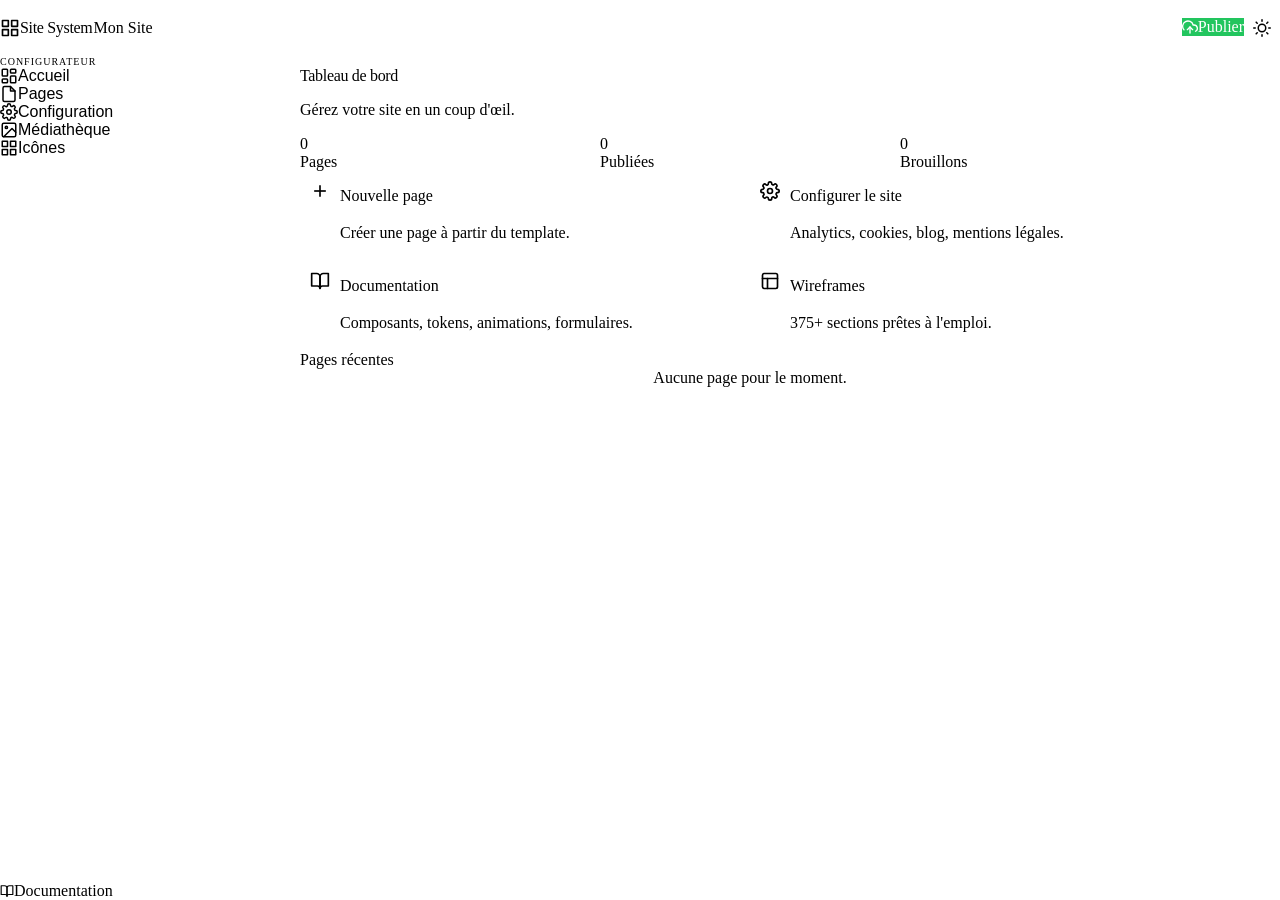
==== commit 7872a406: "Refactor Builder to Configurateur: remove visual editor, simplify to 5 panels" ====
--- a/index.html
+++ b/index.html
@@ -3,12 +3,10 @@
 <head>
   <meta charset="UTF-8">
   <meta name="viewport" content="width=device-width, initial-scale=1.0">
-  <title>Builder &mdash; Site System</title>
+  <title>Configurateur &mdash; Site System</title>
   <script src="/core/js/darkmode.js"></script>
   <link rel="stylesheet" href="/core/css/tokens.css">
   <link rel="stylesheet" href="/core/css/base.css">
-  <link rel="stylesheet" href="/core/css/animations.css">
-  <link rel="stylesheet" href="/core/css/grid.css">
   <link rel="stylesheet" href="builder.css">
 </head>
 <body>
@@ -50,7 +48,7 @@
   <!-- ══════════════════════════════════════ SIDEBAR ══════════════════════════════════════ -->
   <nav class="bld-sidebar">
     <div class="bld-sidebar__section">
-      <div class="bld-sidebar__label">Builder</div>
+      <div class="bld-sidebar__label">Configurateur</div>
       <button class="bld-sidebar__link bld-sidebar__link--active" data-panel="dashboard">
         <svg viewBox="0 0 24 24" fill="none" stroke="currentColor" stroke-width="2" stroke-linecap="round" stroke-linejoin="round"><rect x="3" y="3" width="7" height="9" rx="1"/><rect x="14" y="3" width="7" height="5" rx="1"/><rect x="14" y="12" width="7" height="9" rx="1"/><rect x="3" y="16" width="7" height="5" rx="1"/></svg>
         Accueil
@@ -59,49 +57,17 @@
         <svg viewBox="0 0 24 24" fill="none" stroke="currentColor" stroke-width="2" stroke-linecap="round" stroke-linejoin="round"><path d="M14 2H6a2 2 0 0 0-2 2v16a2 2 0 0 0 2 2h12a2 2 0 0 0 2-2V8z"/><polyline points="14 2 14 8 20 8"/></svg>
         Pages
       </button>
-      <button class="bld-sidebar__link" data-panel="editor" id="sidebarEditorLink" style="display:none;">
-        <svg viewBox="0 0 24 24" fill="none" stroke="currentColor" stroke-width="2" stroke-linecap="round" stroke-linejoin="round"><path d="M11 4H4a2 2 0 0 0-2 2v14a2 2 0 0 0 2 2h14a2 2 0 0 0 2-2v-7"/><path d="M18.5 2.5a2.121 2.121 0 0 1 3 3L12 15l-4 1 1-4 9.5-9.5z"/></svg>
-        Éditeur
+      <button class="bld-sidebar__link" data-panel="configurator">
+        <svg viewBox="0 0 24 24" fill="none" stroke="currentColor" stroke-width="2" stroke-linecap="round" stroke-linejoin="round"><circle cx="12" cy="12" r="3"/><path d="M19.4 15a1.65 1.65 0 0 0 .33 1.82l.06.06a2 2 0 0 1-2.83 2.83l-.06-.06a1.65 1.65 0 0 0-1.82-.33 1.65 1.65 0 0 0-1 1.51V21a2 2 0 0 1-4 0v-.09A1.65 1.65 0 0 0 9 19.4a1.65 1.65 0 0 0-1.82.33l-.06.06a2 2 0 0 1-2.83-2.83l.06-.06A1.65 1.65 0 0 0 4.68 15a1.65 1.65 0 0 0-1.51-1H3a2 2 0 0 1 0-4h.09A1.65 1.65 0 0 0 4.6 9a1.65 1.65 0 0 0-.33-1.82l-.06-.06a2 2 0 0 1 2.83-2.83l.06.06A1.65 1.65 0 0 0 9 4.68a1.65 1.65 0 0 0 1-1.51V3a2 2 0 0 1 4 0v.09a1.65 1.65 0 0 0 1 1.51 1.65 1.65 0 0 0 1.82-.33l.06-.06a2 2 0 0 1 2.83 2.83l-.06.06A1.65 1.65 0 0 0 19.4 9a1.65 1.65 0 0 0 1.51 1H21a2 2 0 0 1 0 4h-.09a1.65 1.65 0 0 0-1.51 1z"/></svg>
+        Configuration
       </button>
       <button class="bld-sidebar__link" data-panel="lib-media">
         <svg viewBox="0 0 24 24" fill="none" stroke="currentColor" stroke-width="2" stroke-linecap="round" stroke-linejoin="round"><rect x="3" y="3" width="18" height="18" rx="2"/><circle cx="8.5" cy="8.5" r="1.5"/><polyline points="21 15 16 10 5 21"/></svg>
         Médiathèque
       </button>
-      <button class="bld-sidebar__link" data-panel="configurator">
-        <svg viewBox="0 0 24 24" fill="none" stroke="currentColor" stroke-width="2" stroke-linecap="round" stroke-linejoin="round"><circle cx="12" cy="12" r="3"/><path d="M19.4 15a1.65 1.65 0 0 0 .33 1.82l.06.06a2 2 0 0 1-2.83 2.83l-.06-.06a1.65 1.65 0 0 0-1.82-.33 1.65 1.65 0 0 0-1 1.51V21a2 2 0 0 1-4 0v-.09A1.65 1.65 0 0 0 9 19.4a1.65 1.65 0 0 0-1.82.33l-.06.06a2 2 0 0 1-2.83-2.83l.06-.06A1.65 1.65 0 0 0 4.68 15a1.65 1.65 0 0 0-1.51-1H3a2 2 0 0 1 0-4h.09A1.65 1.65 0 0 0 4.6 9a1.65 1.65 0 0 0-.33-1.82l-.06-.06a2 2 0 0 1 2.83-2.83l.06.06A1.65 1.65 0 0 0 9 4.68a1.65 1.65 0 0 0 1-1.51V3a2 2 0 0 1 4 0v.09a1.65 1.65 0 0 0 1 1.51 1.65 1.65 0 0 0 1.82-.33l.06-.06a2 2 0 0 1 2.83 2.83l-.06.06A1.65 1.65 0 0 0 19.4 9a1.65 1.65 0 0 0 1.51 1H21a2 2 0 0 1 0 4h-.09a1.65 1.65 0 0 0-1.51 1z"/></svg>
-        Configurateur
-      </button>
-    </div>
-
-    <div class="bld-sidebar__section">
-      <div class="bld-sidebar__label">Outils</div>
-      <button class="bld-sidebar__link" data-panel="lib-animations">
-        <svg viewBox="0 0 24 24" fill="none" stroke="currentColor" stroke-width="2" stroke-linecap="round" stroke-linejoin="round"><path d="M5 12h14"/><path d="M12 5l7 7-7 7"/></svg>
-        Animations
-      </button>
-      <button class="bld-sidebar__link" data-panel="lib-grid">
-        <svg viewBox="0 0 24 24" fill="none" stroke="currentColor" stroke-width="2" stroke-linecap="round" stroke-linejoin="round"><rect x="3" y="3" width="7" height="7"/><rect x="14" y="3" width="7" height="7"/><rect x="3" y="14" width="7" height="7"/><rect x="14" y="14" width="7" height="7"/></svg>
-        Grilles
-      </button>
-    </div>
-
-    <div class="bld-sidebar__section">
-      <div class="bld-sidebar__label">Bibliothèque</div>
-      <button class="bld-sidebar__link" data-panel="lib-wireframes">
-        <svg viewBox="0 0 24 24" fill="none" stroke="currentColor" stroke-width="2" stroke-linecap="round" stroke-linejoin="round"><rect x="3" y="3" width="18" height="18" rx="2"/><line x1="3" y1="9" x2="21" y2="9"/><line x1="9" y1="21" x2="9" y2="9"/></svg>
-        Wireframes
-      </button>
       <button class="bld-sidebar__link" data-panel="lib-icons">
         <svg viewBox="0 0 24 24" fill="none" stroke="currentColor" stroke-width="2" stroke-linecap="round" stroke-linejoin="round"><rect x="3" y="3" width="7" height="7"/><rect x="14" y="3" width="7" height="7"/><rect x="14" y="14" width="7" height="7"/><rect x="3" y="14" width="7" height="7"/></svg>
         Icônes
-      </button>
-      <button class="bld-sidebar__link" data-panel="lib-components">
-        <svg viewBox="0 0 24 24" fill="none" stroke="currentColor" stroke-width="2" stroke-linecap="round" stroke-linejoin="round"><rect x="3" y="3" width="18" height="18" rx="2"/><path d="M3 9h18"/><path d="M9 21V9"/></svg>
-        Composants
-      </button>
-      <button class="bld-sidebar__link" data-panel="lib-elements">
-        <svg viewBox="0 0 24 24" fill="none" stroke="currentColor" stroke-width="2" stroke-linecap="round" stroke-linejoin="round"><polyline points="16 18 22 12 16 6"/><polyline points="8 6 2 12 8 18"/></svg>
-        Éléments
       </button>
     </div>
 
@@ -213,65 +179,6 @@
       </div>
     </div>
 
-    <!-- ────── EDITOR ────── -->
-    <div class="bld-panel bld-panel--fixed" data-panel-id="editor">
-      <div class="bld-editor" id="editorLayout">
-        <div class="bld-editor__toolbar">
-          <button class="bld-btn bld-btn--sm" id="btnBackToPages">
-            <svg viewBox="0 0 24 24" fill="none" stroke="currentColor" stroke-width="2" stroke-linecap="round" stroke-linejoin="round"><line x1="19" y1="12" x2="5" y2="12"/><polyline points="12 19 5 12 12 5"/></svg>
-            Retour
-          </button>
-          <span id="editorPageName" style="font-size: var(--text-sm); font-weight: var(--font-weight-medium); flex: 1;"></span>
-          <div class="bld-responsive-toggle" id="responsiveToggle">
-            <button class="bld-responsive-toggle__btn bld-responsive-toggle__btn--active" data-viewport="desktop" title="Desktop" aria-label="Vue desktop">
-              <svg viewBox="0 0 24 24" fill="none" stroke="currentColor" stroke-width="2" stroke-linecap="round" stroke-linejoin="round"><rect x="2" y="3" width="20" height="14" rx="2"/><line x1="8" y1="21" x2="16" y2="21"/><line x1="12" y1="17" x2="12" y2="21"/></svg>
-            </button>
-            <button class="bld-responsive-toggle__btn" data-viewport="tablet" title="Tablette" aria-label="Vue tablette">
-              <svg viewBox="0 0 24 24" fill="none" stroke="currentColor" stroke-width="2" stroke-linecap="round" stroke-linejoin="round"><rect x="4" y="2" width="16" height="20" rx="2"/><line x1="12" y1="18" x2="12.01" y2="18"/></svg>
-            </button>
-            <button class="bld-responsive-toggle__btn" data-viewport="mobileLandscape" title="Mobile Paysage" aria-label="Vue mobile paysage">
-              <svg viewBox="0 0 24 24" fill="none" stroke="currentColor" stroke-width="2" stroke-linecap="round" stroke-linejoin="round"><rect x="2" y="5" width="20" height="14" rx="2"/><line x1="18" y1="12" x2="18.01" y2="12"/></svg>
-            </button>
-            <button class="bld-responsive-toggle__btn" data-viewport="mobile" title="Mobile" aria-label="Vue mobile">
-              <svg viewBox="0 0 24 24" fill="none" stroke="currentColor" stroke-width="2" stroke-linecap="round" stroke-linejoin="round"><rect x="5" y="2" width="14" height="20" rx="2"/><line x1="12" y1="18" x2="12.01" y2="18"/></svg>
-            </button>
-            <span class="bld-responsive-toggle__sep"></span>
-            <input type="number" class="bld-responsive-toggle__size" id="canvasWidthInput" title="Largeur du canvas (px)" min="320" max="2560" step="1">
-            <span class="bld-responsive-toggle__unit">px</span>
-          </div>
-          <button class="bld-btn bld-btn--sm" id="btnToggleCatalog">
-            <svg viewBox="0 0 24 24" fill="none" stroke="currentColor" stroke-width="2" stroke-linecap="round" stroke-linejoin="round"><rect x="3" y="3" width="18" height="18" rx="2"/><line x1="3" y1="9" x2="21" y2="9"/><line x1="9" y1="21" x2="9" y2="9"/></svg>
-            Wireframes
-          </button>
-          <button class="bld-btn bld-btn--primary bld-btn--sm" id="btnSavePage">
-            <svg viewBox="0 0 24 24" fill="none" stroke="currentColor" stroke-width="2" stroke-linecap="round" stroke-linejoin="round"><path d="M19 21H5a2 2 0 0 1-2-2V5a2 2 0 0 1 2-2h11l5 5v11a2 2 0 0 1-2 2z"/><polyline points="17 21 17 13 7 13 7 21"/><polyline points="7 3 7 8 15 8"/></svg>
-            Sauvegarder
-          </button>
-          <a class="bld-btn bld-btn--sm" id="btnPreviewPage" href="#" target="_blank">
-            <svg viewBox="0 0 24 24" fill="none" stroke="currentColor" stroke-width="2" stroke-linecap="round" stroke-linejoin="round"><path d="M18 13v6a2 2 0 0 1-2 2H5a2 2 0 0 1-2-2V8a2 2 0 0 1 2-2h6"/><polyline points="15 3 21 3 21 9"/><line x1="10" y1="14" x2="21" y2="3"/></svg>
-            Aperçu
-          </a>
-        </div>
-        <div class="bld-editor__sections" id="editorSections">
-          <div class="bld-sections__header">
-            <span>Navigator</span>
-            <button class="bld-btn bld-btn--sm bld-btn--icon" id="btnAddSection" title="Ajouter une section" aria-label="Ajouter une section">
-              <svg viewBox="0 0 24 24" fill="none" stroke="currentColor" stroke-width="2"><line x1="12" y1="5" x2="12" y2="19"/><line x1="5" y1="12" x2="19" y2="12"/></svg>
-            </button>
-          </div>
-          <div class="bld-sections__list" id="sectionsList"></div>
-          <div class="bld-resize-handle bld-resize-handle--v" id="resizeProps" title="Redimensionner"></div>
-          <div class="bld-dom-props" id="domTreeProps"></div>
-        </div>
-        <div class="bld-resize-handle bld-resize-handle--h" id="resizeSections" title="Redimensionner"></div>
-        <div class="bld-editor__canvas">
-          <iframe id="editorIframe" sandbox="allow-same-origin allow-scripts" title="Aperçu de la page en cours d'édition"></iframe>
-          <div class="bld-canvas-resize" id="canvasResize"></div>
-        </div>
-        <div class="bld-editor__catalog" id="editorCatalog"></div>
-      </div>
-    </div>
-
     <!-- ────── CONFIGURATEUR (intégré nativement) ────── -->
     <div class="bld-panel bld-panel--fixed" data-panel-id="configurator">
       <div class="bld-configurator-embed" id="cfgEmbed">
@@ -279,21 +186,7 @@
       </div>
     </div>
 
-    <!-- ────── BIBLIOTHÈQUE : WIREFRAMES ────── -->
-    <div class="bld-panel" data-panel-id="lib-wireframes">
-      <div class="bld-lib" id="libWireframes">
-        <div class="bld-lib__header">
-          <h1 class="bld-lib__title">Wireframes</h1>
-          <p class="bld-lib__subtitle">375+ sections prêtes à copier-coller.</p>
-        </div>
-        <div class="bld-lib__search">
-          <input type="text" class="bld-field__input" id="libWfSearch" placeholder="Rechercher un wireframe...">
-        </div>
-        <div class="bld-lib__content" id="libWfContent"></div>
-      </div>
-    </div>
-
-    <!-- ────── BIBLIOTHÈQUE : ICÔNES ────── -->
+    <!-- ────── ICÔNES ────── -->
     <div class="bld-panel" data-panel-id="lib-icons">
       <div class="bld-lib" id="libIcons">
         <div class="bld-lib__header">
@@ -311,62 +204,7 @@
       </div>
     </div>
 
-    <!-- ────── BIBLIOTHÈQUE : COMPOSANTS ────── -->
-    <div class="bld-panel" data-panel-id="lib-components">
-      <div class="bld-lib" id="libComponents">
-        <div class="bld-lib__header">
-          <h1 class="bld-lib__title">Composants</h1>
-          <p class="bld-lib__subtitle">Composants réutilisables du framework.</p>
-        </div>
-        <div class="bld-lib__content" id="libComponentContent"></div>
-      </div>
-    </div>
-
-    <!-- ────── BIBLIOTHÈQUE : ÉLÉMENTS ────── -->
-    <div class="bld-panel" data-panel-id="lib-elements">
-      <div class="bld-lib" id="libElements">
-        <div class="bld-lib__header">
-          <h1 class="bld-lib__title">Éléments</h1>
-          <p class="bld-lib__subtitle">Éléments interactifs HTML prêts à l'emploi.</p>
-        </div>
-        <div class="bld-lib__content" id="libElementContent"></div>
-      </div>
-    </div>
-
-    <!-- ────── OUTILS : ANIMATIONS ────── -->
-    <div class="bld-panel" data-panel-id="lib-animations">
-      <div class="bld-lib" id="libAnimations">
-        <div class="bld-lib__header bld-lib__header--with-actions">
-          <div>
-            <h1 class="bld-lib__title">Animations</h1>
-            <p class="bld-lib__subtitle">Configurez vos animations et copiez les attributs.</p>
-          </div>
-          <div class="bld-lib__header-actions">
-            <button class="bld-btn bld-btn--primary bld-btn--sm" id="animHeaderCopyBtn">Copier</button>
-          </div>
-        </div>
-        <div class="bld-lib__content" id="libAnimContent"></div>
-      </div>
-    </div>
-
-    <!-- ────── OUTILS : GRILLE ────── -->
-    <div class="bld-panel" data-panel-id="lib-grid">
-      <div class="bld-lib" id="libGrid">
-        <div class="bld-lib__header bld-lib__header--with-actions">
-          <div>
-            <h1 class="bld-lib__title">Grille</h1>
-            <p class="bld-lib__subtitle">Créez des layouts CSS Grid et Bento prêts à copier.</p>
-          </div>
-          <div class="bld-lib__header-actions">
-            <button class="bld-btn bld-btn--sm" id="gridHeaderResetBtn"><svg width="14" height="14" viewBox="0 0 24 24" fill="none" stroke="currentColor" stroke-width="2" stroke-linecap="round" stroke-linejoin="round"><polyline points="1 4 1 10 7 10"/><path d="M3.51 15a9 9 0 1 0 2.13-9.36L1 10"/></svg> Réinitialiser</button>
-            <button class="bld-btn bld-btn--primary bld-btn--sm" id="gridHeaderCopyBtn">Copier</button>
-          </div>
-        </div>
-        <div class="bld-lib__content" id="libGridContent"></div>
-      </div>
-    </div>
-
-    <!-- ────── BIBLIOTHÈQUE : MÉDIATHÈQUE ────── -->
+    <!-- ────── MÉDIATHÈQUE ────── -->
     <div class="bld-panel" data-panel-id="lib-media">
       <div class="bld-lib" id="libMedia">
         <div class="bld-lib__header">
@@ -375,6 +213,10 @@
         </div>
         <div class="bld-lib__toolbar">
           <input type="text" class="bld-field__input" id="libMediaSearch" placeholder="Rechercher..." style="flex: 1;">
+          <button class="bld-btn bld-btn--sm" id="btnMediaMkdir" title="Nouveau dossier">
+            <svg viewBox="0 0 24 24" fill="none" stroke="currentColor" stroke-width="1.5" width="14" height="14"><path d="M12 10.5v6m3-3H9m4.06-7.19l-2.12-2.12a1.5 1.5 0 00-1.061-.44H4.5A2.25 2.25 0 002.25 6v12a2.25 2.25 0 002.25 2.25h15A2.25 2.25 0 0021.75 18V9a2.25 2.25 0 00-2.25-2.25h-5.379a1.5 1.5 0 01-1.06-.44z"/></svg>
+            Dossier
+          </button>
           <button class="bld-btn bld-btn--primary bld-btn--sm" id="btnMediaUpload">
             <svg viewBox="0 0 24 24" fill="none" stroke="currentColor" stroke-width="2" width="14" height="14"><line x1="12" y1="5" x2="12" y2="19"/><line x1="5" y1="12" x2="19" y2="12"/></svg>
             Uploader
@@ -393,7 +235,7 @@
 </div>
 
 <!-- Toast -->
-<div class="bld-toast" id="toast" role="status" aria-live="polite" aria-atomic="true"></div>
+<div class="bld-toast" id="bldToast" role="status" aria-live="polite" aria-atomic="true"></div>
 
 <!-- Modal nouvelle page -->
 <div class="bld-modal-overlay" id="modalNewPage" role="dialog" aria-modal="true" aria-labelledby="modalNewPageTitle">
@@ -423,13 +265,33 @@
   </div>
 </div>
 
-<!-- Modal Media Picker (pour sélection d'image dans l'éditeur) -->
-<div class="bld-modal-overlay" id="bldMediaPickerOverlay" role="dialog" aria-modal="true" aria-labelledby="mediaPickerTitle">
-  <div class="bld-modal bld-modal--wide">
-    <h3 class="bld-modal__title" id="mediaPickerTitle">Choisir une image</h3>
-    <div id="mediaPickerGrid"></div>
-    <div class="bld-modal__actions">
-      <button class="bld-btn" id="btnMediaPickerClose">Fermer</button>
+<!-- Modal édition média -->
+<div class="bld-modal-overlay" id="bldMediaEditOverlay" role="dialog" aria-modal="true" aria-labelledby="mediaEditTitle">
+  <div class="bld-modal bld-modal--media-edit">
+    <div class="bld-media-edit">
+      <div class="bld-media-edit__preview">
+        <img id="mediaEditPreview" src="" alt="">
+      </div>
+      <div class="bld-media-edit__form">
+        <h3 class="bld-modal__title" id="mediaEditTitle">Détails du fichier</h3>
+        <div class="bld-media-edit__info" id="mediaEditInfo"></div>
+        <div class="bld-field">
+          <label class="bld-field__label">Nom du fichier</label>
+          <input class="bld-field__input" type="text" id="mediaEditName">
+        </div>
+        <div class="bld-field">
+          <label class="bld-field__label">Texte alternatif (alt)</label>
+          <input class="bld-field__input" type="text" id="mediaEditAlt" placeholder="Description de l'image pour l'accessibilité">
+        </div>
+        <div class="bld-field">
+          <label class="bld-field__label">Dossier</label>
+          <select class="bld-field__input" id="mediaEditFolder"></select>
+        </div>
+        <div class="bld-modal__actions">
+          <button class="bld-btn bld-btn--ghost" id="mediaEditCancel">Annuler</button>
+          <button class="bld-btn bld-btn--primary" id="mediaEditSave">Enregistrer</button>
+        </div>
+      </div>
     </div>
   </div>
 </div>
@@ -439,8 +301,6 @@
 <script src="js/builder-api.js"></script>
 <script src="js/builder-app.js"></script>
 <script src="js/builder-pages.js"></script>
-<script src="js/builder-wireframes.js"></script>
-<script src="js/builder-canvas.js"></script>
 <script src="js/builder-publish.js"></script>
 <script src="js/builder-library.js"></script>
 <script src="js/builder-configurator.js"></script>
--- a/builder.css
+++ b/builder.css
@@ -1,5 +1,5 @@
 /* ==========================================================================
-   BUILDER — Styles complets
+   CONFIGURATEUR — Styles complets
    Prefixe BEM : bld-*
    Utilise les design tokens de tokens.css
    ========================================================================== */
@@ -733,197 +733,6 @@
 }
 
 
-/* ══════════════════════════════════════
-   EDITOR PANEL
-   ══════════════════════════════════════ */
-
-.bld-editor {
-  display: grid;
-  grid-template-columns: var(--sections-width, 260px) 4px minmax(0, 1fr) 0px;
-  grid-template-rows: 48px minmax(0, 1fr);
-  grid-template-areas:
-    "toolbar toolbar toolbar toolbar"
-    "sections resize-sections canvas catalog";
-  height: 100%;
-  overflow: hidden;
-}
-
-.bld-editor--catalog-open {
-  grid-template-columns: var(--sections-width, 260px) 4px minmax(0, 1fr) 300px;
-}
-
-.bld-resize-handle--h {
-  grid-area: resize-sections;
-  width: 4px;
-  cursor: col-resize;
-  background: transparent;
-  position: relative;
-  z-index: 5;
-  transition: background var(--transition-fast);
-}
-
-.bld-resize-handle--h:hover,
-.bld-resize-handle--h.bld-resize-handle--active {
-  background: var(--color-primary);
-}
-
-.bld-resize-handle--v {
-  height: 4px;
-  cursor: row-resize;
-  background: transparent;
-  flex-shrink: 0;
-  transition: background var(--transition-fast);
-}
-
-.bld-resize-handle--v:hover,
-.bld-resize-handle--v.bld-resize-handle--active {
-  background: var(--color-primary);
-}
-
-.bld-editor__toolbar {
-  grid-area: toolbar;
-  display: flex;
-  align-items: center;
-  gap: var(--space-3);
-  padding: 0 var(--space-4);
-  border-bottom: 1px solid var(--color-border);
-  background: var(--color-bg);
-}
-
-.bld-editor__sections {
-  grid-area: sections;
-  border-right: 1px solid var(--color-border);
-  background: var(--color-bg);
-  overflow: hidden;
-  display: flex;
-  flex-direction: column;
-}
-
-.bld-sections__list {
-  flex: 1;
-  overflow-y: auto;
-}
-
-.bld-editor__canvas {
-  grid-area: canvas;
-  background: var(--color-bg-alt);
-  overflow: hidden;
-  display: flex;
-  align-items: stretch;
-  justify-content: center;
-  padding: var(--space-4);
-  position: relative;
-}
-
-.bld-canvas-resize {
-  position: absolute;
-  right: 0;
-  top: 0;
-  bottom: 0;
-  width: 6px;
-  cursor: col-resize;
-  z-index: 10;
-  background: transparent;
-  transition: background var(--transition-fast);
-}
-
-.bld-canvas-resize:hover,
-.bld-canvas-resize.bld-canvas-resize--active {
-  background: var(--color-primary);
-}
-
-.bld-editor__canvas iframe {
-  width: 100%;
-  height: 100%;
-  border: 1px solid var(--color-border);
-  border-radius: var(--radius-md);
-  background: white;
-  transition: max-width 0.3s ease;
-}
-
-.bld-editor__canvas--responsive iframe {
-  box-shadow: var(--shadow-lg);
-}
-
-/* Responsive toggle */
-.bld-responsive-toggle {
-  display: flex;
-  align-items: center;
-  gap: 2px;
-  background: var(--color-bg-alt);
-  border: 1px solid var(--color-border);
-  border-radius: var(--radius-md);
-  padding: 2px;
-}
-
-.bld-responsive-toggle__btn {
-  width: 28px;
-  height: 28px;
-  display: flex;
-  align-items: center;
-  justify-content: center;
-  border: none;
-  background: none;
-  color: var(--color-text-light);
-  border-radius: var(--radius-sm);
-  cursor: pointer;
-  transition: background-color var(--transition-fast), color var(--transition-fast);
-  padding: 0;
-}
-
-.bld-responsive-toggle__btn:hover {
-  color: var(--color-text);
-}
-
-.bld-responsive-toggle__btn--active {
-  background: var(--color-bg);
-  color: var(--color-primary);
-  box-shadow: var(--shadow-sm);
-}
-
-.bld-responsive-toggle__btn svg {
-  width: 16px;
-  height: 16px;
-}
-
-.bld-responsive-toggle__sep {
-  width: 1px;
-  height: 16px;
-  background: var(--color-border);
-  margin: 0 4px;
-}
-
-.bld-responsive-toggle__size {
-  width: 56px;
-  height: 28px;
-  border: none;
-  background: none;
-  color: var(--color-text);
-  font-size: var(--text-xs);
-  font-family: var(--font-mono);
-  text-align: right;
-  padding: 0 2px;
-  -moz-appearance: textfield;
-}
-
-.bld-responsive-toggle__size::-webkit-outer-spin-button,
-.bld-responsive-toggle__size::-webkit-inner-spin-button {
-  -webkit-appearance: none;
-  margin: 0;
-}
-
-.bld-responsive-toggle__size:focus {
-  outline: none;
-  box-shadow: 0 0 0 2px var(--color-primary);
-  background: var(--color-bg);
-  border-radius: var(--radius-sm);
-}
-
-.bld-responsive-toggle__unit {
-  font-size: var(--text-xs);
-  color: var(--color-text-light);
-  margin-right: 4px;
-}
 
 /* ══════════════════════════════════════
    CONFIGURATEUR (embed natif)
@@ -940,27 +749,41 @@
   height: 100%;
 }
 
+/* Neutraliser le .container de base.css qui centre et limite la largeur */
+.bld-configurator-embed .container {
+  max-width: none;
+  margin-inline: 0;
+  padding-inline: 0;
+  height: 100%;
+}
+
 /* Layout 2 colonnes style Pages — seule source de vérité (les styles
    originaux de configurator.html sont supprimés par builder-configurator.js) */
 .bld-configurator-embed .cfg-layout {
-  display: grid;
-  grid-template-columns: 240px minmax(0, 1fr);
-  height: 100%;
-  min-height: 0;
-  overflow: hidden;
+  display: grid !important;
+  grid-template-columns: 240px minmax(0, 1fr) !important;
+  height: 100% !important;
+  min-height: 0 !important;
+  overflow: hidden !important;
+  gap: 0;
 }
 
 .bld-configurator-embed .cfg-sidebar {
-  overflow-y: auto;
+  overflow-y: auto !important;
   background: var(--color-bg);
   border-right: 1px solid var(--color-border);
-  padding: var(--space-6) var(--space-2);
-  padding-right: var(--space-4);
+  padding: var(--space-6) var(--space-2) !important;
+  padding-right: var(--space-4) !important;
+  position: static !important;
+  height: auto !important;
+  border-bottom: none !important;
+  display: block !important;
+  flex-wrap: unset !important;
 }
 
 .bld-configurator-embed .cfg-content {
-  overflow-y: auto;
-  padding: var(--space-8) var(--space-10);
+  overflow-y: auto !important;
+  padding: var(--space-8) var(--space-10) !important;
   max-width: none;
   min-width: 0;
 }
@@ -1359,162 +1182,6 @@
 }
 
 
-/* ══════════════════════════════════════
-   WIREFRAME CATALOG
-   ══════════════════════════════════════ */
-
-.bld-catalog__header {
-  padding: var(--space-3) var(--space-4);
-  border-bottom: 1px solid var(--color-border);
-  display: flex;
-  align-items: center;
-  justify-content: space-between;
-}
-
-.bld-catalog__title {
-  font-size: var(--text-sm);
-  font-weight: var(--font-weight-semibold);
-}
-
-.bld-catalog__search {
-  padding: var(--space-2) var(--space-4);
-  border-bottom: 1px solid var(--color-border);
-}
-
-.bld-catalog__search input {
-  width: 100%;
-  padding: var(--space-2) var(--space-3);
-  font-size: var(--text-xs);
-  border: 1px solid var(--color-border);
-  border-radius: var(--radius-md);
-  background: var(--color-bg-alt);
-  color: var(--color-text);
-  box-sizing: border-box;
-}
-
-.bld-catalog__search input:focus {
-  outline: none;
-  border-color: var(--color-primary);
-  box-shadow: 0 0 0 2px color-mix(in srgb, var(--color-primary) 25%, transparent);
-}
-
-.bld-catalog__category {
-  border-bottom: 1px solid var(--color-border);
-}
-
-.bld-catalog__cat-header {
-  display: flex;
-  align-items: center;
-  justify-content: space-between;
-  padding: var(--space-2) var(--space-4);
-  font-size: var(--text-xs);
-  font-weight: var(--font-weight-semibold);
-  cursor: pointer;
-  transition: background-color var(--transition-fast);
-}
-
-.bld-catalog__cat-header:hover {
-  background: var(--color-bg-alt);
-}
-
-.bld-catalog__cat-count {
-  font-size: 10px;
-  color: var(--color-text-light);
-  font-weight: normal;
-}
-
-.bld-catalog__items {
-  display: none;
-  padding: var(--space-2) var(--space-3);
-}
-
-.bld-catalog__category--open .bld-catalog__items {
-  display: block;
-}
-
-.bld-catalog__item {
-  padding: var(--space-2) var(--space-2);
-  font-size: var(--text-xs);
-  color: var(--color-text-light);
-  border-radius: var(--radius-sm);
-  cursor: pointer;
-  transition: background-color var(--transition-fast), color var(--transition-fast);
-}
-
-.bld-catalog__item:hover {
-  background: var(--color-bg-alt);
-  color: var(--color-text);
-}
-
-
-/* ══════════════════════════════════════
-   SECTION LIST (editor left panel)
-   ══════════════════════════════════════ */
-
-.bld-sections__header {
-  padding: var(--space-3) var(--space-4);
-  border-bottom: 1px solid var(--color-border);
-  font-size: var(--text-sm);
-  font-weight: var(--font-weight-semibold);
-  display: flex;
-  align-items: center;
-  justify-content: space-between;
-}
-
-.bld-sections__list {
-  padding: var(--space-1) 0;
-}
-
-.bld-section-item {
-  display: flex;
-  align-items: center;
-  gap: var(--space-2);
-  padding: var(--space-2) var(--space-4);
-  font-size: var(--text-xs);
-  cursor: grab;
-  transition: background-color var(--transition-fast);
-  border-left: 3px solid transparent;
-}
-
-.bld-section-item:hover { background: var(--color-bg-alt); }
-.bld-section-item--active { border-left-color: var(--color-primary); background: var(--color-bg-alt); }
-.bld-section-item--dragging { opacity: 0.4; }
-.bld-section-item--drop-target { border-top: 2px solid var(--color-primary); }
-
-.bld-section-item__grip {
-  color: var(--color-text-light);
-  cursor: grab;
-}
-
-.bld-section-item__grip svg { width: 12px; height: 12px; }
-
-.bld-section-item__label {
-  flex: 1;
-  overflow: hidden;
-  text-overflow: ellipsis;
-  white-space: nowrap;
-}
-
-.bld-section-item__delete {
-  opacity: 0;
-  background: none;
-  border: none;
-  color: var(--color-text-light);
-  cursor: pointer;
-  padding: 2px;
-  border-radius: var(--radius-sm);
-}
-
-.bld-section-item:hover .bld-section-item__delete { opacity: 1; }
-.bld-section-item__delete:hover { color: var(--color-error); }
-.bld-section-item__delete svg { width: 12px; height: 12px; }
-
-.bld-sections__empty {
-  padding: var(--space-6) var(--space-4);
-  text-align: center;
-  color: var(--color-text-light);
-  font-size: var(--text-xs);
-}
 
 /* ══════════════════════════════════════
    BIBLIOTHÈQUE — Panels
@@ -1602,98 +1269,6 @@
   color: var(--color-text-inverse);
 }
 
-/* ── Wireframes catégories ── */
-
-.bld-lib__category {
-  margin-bottom: var(--space-2);
-  border: 1px solid var(--color-border);
-  border-radius: var(--radius-md);
-  overflow: hidden;
-}
-
-.bld-lib__cat-header {
-  display: flex;
-  align-items: center;
-  justify-content: space-between;
-  padding: var(--space-3) var(--space-4);
-  cursor: pointer;
-  font-size: var(--text-sm);
-  font-weight: var(--font-weight-medium);
-  background: var(--color-bg-alt);
-  transition: background var(--transition-fast);
-}
-
-.bld-lib__cat-header:hover {
-  background: var(--color-bg-hover);
-}
-
-.bld-lib__cat-count {
-  font-size: var(--text-xs);
-  color: var(--color-text-light);
-  background: var(--color-bg);
-  padding: 1px 8px;
-  border-radius: var(--radius-sm);
-}
-
-.bld-lib__cat-items {
-  display: none;
-  padding: var(--space-3);
-  gap: var(--space-3);
-}
-
-.bld-lib__category--open .bld-lib__cat-items {
-  display: grid;
-  grid-template-columns: repeat(auto-fill, minmax(280px, 1fr));
-}
-
-/* ── Wireframe card preview ── */
-
-.bld-lib__wf-item {
-  border: 1px solid var(--color-border);
-  border-radius: var(--radius-md);
-  overflow: hidden;
-  background: var(--color-bg);
-  transition: border-color var(--transition-fast);
-}
-
-.bld-lib__wf-item:hover {
-  border-color: var(--color-primary);
-}
-
-.bld-lib__wf-preview {
-  width: 100%;
-  height: 180px;
-  overflow: hidden;
-  position: relative;
-  background: white;
-}
-
-.bld-lib__wf-preview iframe {
-  width: 400%;
-  height: 400%;
-  border: none;
-  transform: scale(0.25);
-  transform-origin: 0 0;
-  pointer-events: none;
-}
-
-.bld-lib__wf-footer {
-  display: flex;
-  align-items: center;
-  justify-content: space-between;
-  padding: var(--space-2) var(--space-3);
-  border-top: 1px solid var(--color-border);
-  gap: var(--space-2);
-}
-
-.bld-lib__wf-name {
-  font-size: var(--text-xs);
-  text-transform: capitalize;
-  overflow: hidden;
-  text-overflow: ellipsis;
-  white-space: nowrap;
-}
-
 /* ── Icônes grille ── */
 
 .bld-lib__icon-grid {
@@ -1750,900 +1325,7 @@
   max-width: 100%;
 }
 
-/* ── Snippet cards (composants + éléments) ── */
-
-.bld-lib__snippet-card {
-  border: 1px solid var(--color-border);
-  border-radius: var(--radius-md);
-  padding: var(--space-4);
-  margin-bottom: var(--space-3);
-  background: var(--color-bg);
-}
-
-.bld-lib__snippet-header {
-  display: flex;
-  align-items: center;
-  justify-content: space-between;
-  margin-bottom: var(--space-2);
-}
-
-.bld-lib__snippet-name {
-  font-size: var(--text-base);
-  font-weight: var(--font-weight-bold);
-  margin: 0;
-}
-
-.bld-lib__snippet-desc {
-  font-size: var(--text-sm);
-  color: var(--color-text-light);
-  margin: 0 0 var(--space-3) 0;
-}
-
-.bld-lib__snippet-code {
-  background: var(--color-bg-alt);
-  border: 1px solid var(--color-border);
-  border-radius: var(--radius-sm);
-  padding: var(--space-3);
-  margin: 0;
-  overflow-x: auto;
-  font-size: var(--text-xs);
-  line-height: 1.6;
-  max-height: 250px;
-  overflow-y: auto;
-}
-
-.bld-lib__snippet-code code {
-  white-space: pre;
-}
-
-.bld-lib__copy-btn {
-  flex-shrink: 0;
-}
-
-.bld-lib__count {
-  font-size: var(--text-xs);
-  color: var(--color-text-light);
-  margin: 0 0 var(--space-4) 0;
-}
-
-/* ── Composant cards (amélioré) ── */
-
-.bld-lib__comp-card {
-  border: 1px solid var(--color-border);
-  border-radius: var(--radius-lg);
-  margin-bottom: var(--space-4);
-  background: var(--color-bg);
-  overflow: hidden;
-}
-
-.bld-lib__comp-header {
-  padding: var(--space-4) var(--space-5);
-  border-bottom: 1px solid var(--color-border);
-}
-
-.bld-lib__comp-name {
-  font-size: var(--text-base);
-  font-weight: var(--font-weight-bold);
-  margin: 0 0 var(--space-1) 0;
-}
-
-.bld-lib__comp-desc {
-  font-size: var(--text-sm);
-  color: var(--color-text-light);
-  margin: 0;
-  line-height: 1.5;
-}
-
-.bld-lib__comp-options {
-  font-size: var(--text-xs);
-  color: var(--color-primary);
-  margin: var(--space-1) 0 0 0;
-  font-style: italic;
-}
-
-.bld-lib__comp-variants {
-  padding: var(--space-3) var(--space-5);
-}
-
-.bld-lib__variant {
-  margin-bottom: var(--space-3);
-}
-
-.bld-lib__variant:last-child {
-  margin-bottom: 0;
-}
-
-.bld-lib__variant-header {
-  display: flex;
-  align-items: center;
-  justify-content: space-between;
-  margin-bottom: var(--space-2);
-}
-
-.bld-lib__variant-name {
-  font-size: var(--text-xs);
-  font-weight: var(--font-weight-semibold);
-  color: var(--color-text-light);
-  text-transform: uppercase;
-  letter-spacing: 0.05em;
-}
-
-/* ══════════════════════════════════════
-   ANIMATIONS BUILDER PANEL
-   ══════════════════════════════════════ */
-
-.bld-anim {
-  max-width: 1200px;
-  width: 100%;
-  padding: var(--space-6);
-  margin: 0 auto;
-}
-
-.bld-anim__section-title {
-  font-size: var(--text-base);
-  font-weight: var(--font-weight-bold);
-  margin: 0 0 var(--space-4) 0;
-}
-
-.bld-anim__group {
-  margin-bottom: var(--space-5);
-}
-
-.bld-anim__type-grid {
-  display: grid;
-  grid-template-columns: repeat(auto-fill, minmax(130px, 1fr));
-  gap: var(--space-2);
-}
-
-.bld-anim__type {
-  padding: var(--space-2) var(--space-3);
-  font-size: var(--text-xs);
-  font-family: inherit;
-  border: 1px solid var(--color-border);
-  border-radius: var(--radius-md);
-  background: var(--color-bg);
-  color: var(--color-text-light);
-  cursor: pointer;
-  transition: all var(--transition-fast);
-  text-align: center;
-}
-
-.bld-anim__type:hover {
-  border-color: var(--color-primary);
-  color: var(--color-text);
-}
-
-.bld-anim__type--active {
-  border-color: var(--color-primary);
-  background: var(--color-primary-l-4);
-  color: var(--color-primary);
-  font-weight: var(--font-weight-medium);
-}
-
-.bld-anim__options {
-  display: flex;
-  flex-wrap: wrap;
-  gap: var(--space-2);
-}
-
-.bld-anim__opt {
-  padding: var(--space-1) var(--space-3);
-  font-size: var(--text-xs);
-  font-family: inherit;
-  border: 1px solid var(--color-border);
-  border-radius: var(--radius-full);
-  background: var(--color-bg);
-  color: var(--color-text-light);
-  cursor: pointer;
-  transition: all var(--transition-fast);
-}
-
-.bld-anim__opt:hover {
-  border-color: var(--color-primary);
-  color: var(--color-text);
-}
-
-.bld-anim__opt--active {
-  border-color: var(--color-primary);
-  background: var(--color-primary);
-  color: var(--color-text-inverse);
-}
-
-.bld-anim__slider-wrap {
-  display: flex;
-  align-items: center;
-  gap: var(--space-3);
-}
-
-.bld-anim__slider {
-  flex: 1;
-  height: 6px;
-  -webkit-appearance: none;
-  appearance: none;
-  background: var(--color-border);
-  border-radius: 3px;
-  outline: none;
-  cursor: pointer;
-}
-
-.bld-anim__slider::-webkit-slider-thumb {
-  -webkit-appearance: none;
-  width: 18px;
-  height: 18px;
-  border-radius: 50%;
-  background: var(--color-primary);
-  border: 2px solid var(--color-bg);
-  box-shadow: 0 1px 3px rgba(0,0,0,0.2);
-  cursor: pointer;
-  transition: transform 0.15s ease;
-}
-
-.bld-anim__slider::-webkit-slider-thumb:hover {
-  transform: scale(1.15);
-}
-
-.bld-anim__slider::-moz-range-thumb {
-  width: 18px;
-  height: 18px;
-  border-radius: 50%;
-  background: var(--color-primary);
-  border: 2px solid var(--color-bg);
-  box-shadow: 0 1px 3px rgba(0,0,0,0.2);
-  cursor: pointer;
-}
-
-.bld-anim__slider::-moz-range-track {
-  height: 6px;
-  background: var(--color-border);
-  border-radius: 3px;
-}
-
-.bld-anim__slider-value {
-  min-width: 48px;
-  text-align: center;
-  font-size: var(--text-sm);
-  font-weight: var(--font-weight-medium);
-  font-variant-numeric: tabular-nums;
-  color: var(--color-text);
-  background: var(--color-bg-alt);
-  padding: var(--space-1) var(--space-2);
-  border-radius: var(--radius-md);
-  border: 1px solid var(--color-border);
-}
-
-.bld-anim__preview-box {
-  border: 1px solid var(--color-border);
-  border-radius: var(--radius-lg);
-  padding: var(--space-8);
-  display: flex;
-  flex-direction: column;
-  align-items: center;
-  gap: var(--space-4);
-  background: var(--color-bg-alt);
-  min-height: 140px;
-  justify-content: center;
-  overflow: hidden;
-  position: relative;
-  width: 100%;
-  box-sizing: border-box;
-}
-
-.bld-anim__preview-item {
-  padding: var(--space-4) var(--space-8);
-  background: var(--color-primary);
-  color: var(--color-text-inverse);
-  border-radius: var(--radius-lg);
-  font-size: var(--text-sm);
-  font-weight: var(--font-weight-semibold);
-  flex-shrink: 0;
-  letter-spacing: 0.01em;
-}
-
-.bld-anim__preview-actions {
-  display: flex;
-  gap: var(--space-2);
-  margin-top: var(--space-2);
-}
-
-.bld-anim__output {
-  display: flex;
-  align-items: center;
-  gap: var(--space-3);
-  padding: var(--space-3) var(--space-4);
-  background: var(--color-bg-alt);
-  border: 1px solid var(--color-border);
-  border-radius: var(--radius-md);
-}
-
-.bld-anim__output code {
-  flex: 1;
-  font-size: var(--text-xs);
-  font-family: var(--font-mono);
-  color: var(--color-text);
-  word-break: break-all;
-}
-
-.bld-anim__click-grid {
-  display: grid;
-  grid-template-columns: repeat(auto-fill, minmax(160px, 1fr));
-  gap: var(--space-2);
-}
-
-.bld-anim__click-card {
-  display: flex;
-  align-items: center;
-  justify-content: space-between;
-  padding: var(--space-3) var(--space-4);
-  border: 1px solid var(--color-border);
-  border-radius: var(--radius-md);
-  font-size: var(--text-sm);
-  background: var(--color-bg);
-}
-
-
-/* ══════════════════════════════════════
-   GRID BUILDER PANEL
-   ══════════════════════════════════════ */
-
-.bld-grid {
-  max-width: 1200px;
-  width: 100%;
-  padding: var(--space-6);
-  margin: 0 auto;
-}
-
-.bld-grid__group {
-  margin-bottom: var(--space-5);
-}
-
-/* Toggle Grille / Bento */
-.bld-grid__type-toggle {
-  display: flex;
-  border: 1px solid var(--color-border);
-  border-radius: var(--radius-lg);
-  overflow: hidden;
-}
-
-.bld-grid__type {
-  flex: 1;
-  padding: var(--space-3) var(--space-4);
-  font-size: var(--text-sm);
-  font-family: inherit;
-  font-weight: var(--font-weight-medium);
-  border: none;
-  background: var(--color-bg);
-  color: var(--color-text-light);
-  cursor: pointer;
-  transition: all var(--transition-fast);
-  text-align: center;
-}
-
-.bld-grid__type:first-child {
-  border-right: 1px solid var(--color-border);
-}
-
-.bld-grid__type:hover {
-  color: var(--color-text);
-  background: var(--color-bg-alt);
-}
-
-.bld-grid__type--active {
-  background: var(--color-primary);
-  color: var(--color-text-inverse);
-}
-
-.bld-grid__type--active:hover {
-  background: var(--color-primary);
-  color: var(--color-text-inverse);
-}
-
-/* Colonnes grid */
-.bld-grid__cols-grid {
-  display: grid;
-  grid-template-columns: repeat(6, 1fr);
-  gap: var(--space-2);
-}
-
-.bld-grid__col {
-  padding: var(--space-2) var(--space-3);
-  font-size: var(--text-sm);
-  font-family: inherit;
-  font-weight: var(--font-weight-semibold);
-  border: 1px solid var(--color-border);
-  border-radius: var(--radius-md);
-  background: var(--color-bg);
-  color: var(--color-text-light);
-  cursor: pointer;
-  transition: all var(--transition-fast);
-  text-align: center;
-}
-
-.bld-grid__col:hover {
-  border-color: var(--color-primary);
-  color: var(--color-text);
-}
-
-.bld-grid__col--active {
-  border-color: var(--color-primary);
-  background: var(--color-primary);
-  color: var(--color-text-inverse);
-}
-
-/* Preview */
-.bld-grid__preview-wrap {
-  border: 1px solid var(--color-border);
-  border-radius: var(--radius-lg);
-  padding: var(--space-6);
-  background: var(--color-bg-alt);
-  overflow: hidden;
-}
-
-.bld-grid__preview {
-  width: 100%;
-}
-
-.bld-grid__preview-item {
-  display: flex;
-  align-items: center;
-  justify-content: center;
-  min-height: 64px;
-  background: color-mix(in srgb, var(--color-primary) 12%, transparent);
-  border: 2px solid color-mix(in srgb, var(--color-primary) 25%, transparent);
-  border-radius: var(--radius-md);
-  font-size: var(--text-sm);
-  font-weight: var(--font-weight-semibold);
-  color: var(--color-primary);
-  cursor: pointer;
-  transition: all var(--transition-fast);
-  user-select: none;
-}
-
-.bld-grid__preview-item:hover {
-  border-color: var(--color-primary);
-  background: color-mix(in srgb, var(--color-primary) 18%, transparent);
-}
-
-.bld-grid__preview-item--selected {
-  border-color: var(--color-primary);
-  background: color-mix(in srgb, var(--color-primary) 20%, transparent);
-  box-shadow: 0 0 0 2px var(--color-primary);
-}
-
-/* Item config panel */
-.bld-grid__item-config {
-  padding: var(--space-4);
-  background: var(--color-bg-alt);
-  border: 1px solid var(--color-border);
-  border-radius: var(--radius-lg);
-  margin-bottom: var(--space-5);
-}
-
-.bld-grid__item-config-header {
-  display: flex;
-  align-items: center;
-  justify-content: space-between;
-  margin-bottom: var(--space-3);
-}
-
-.bld-grid__item-config-header .bld-field__label {
-  margin: 0;
-}
-
-.bld-grid__item-config-row {
-  margin-bottom: var(--space-3);
-}
-
-.bld-grid__item-config-row:last-child {
-  margin-bottom: 0;
-}
-
-.bld-grid__item-config-row .bld-field__label {
-  font-size: var(--text-xs);
-  margin-bottom: var(--space-1);
-}
-
-
-/* ══════════════════════════════════════
-   DOM TREE VIEW (editor sidebar)
-   ══════════════════════════════════════ */
-
-/* ── DOM Tree Node ── */
-.bld-dom-node {
-  display: flex;
-  align-items: center;
-  gap: 6px;
-  height: 28px;
-  padding: 0 var(--space-3);
-  padding-right: var(--space-3);
-  font-size: var(--text-xs);
-  cursor: pointer;
-  transition: background-color 80ms ease;
-  user-select: none;
-  white-space: nowrap;
-  overflow: hidden;
-  text-overflow: ellipsis;
-  position: relative;
-}
-
-.bld-dom-node:hover {
-  background: color-mix(in srgb, var(--color-text) 6%, transparent);
-}
-
-.bld-dom-node--selected {
-  background: var(--color-primary);
-  color: #fff;
-}
-
-.bld-dom-node--selected .bld-dom-node__icon { color: #fff; opacity: 0.7; }
-.bld-dom-node--selected .bld-dom-node__label { color: #fff; }
-.bld-dom-node--selected .bld-dom-node__tag { color: rgba(255,255,255,0.6); }
-
-.bld-dom-node--dragging { opacity: 0.4; }
-
-/* ── Drop indicators ── */
-.bld-dom-node--drop-before,
-.bld-dom-node--drop-after { position: relative; }
-
-.bld-dom-node--drop-before::after,
-.bld-dom-node--drop-after::after {
-  content: '';
-  position: absolute;
-  right: 0;
-  height: 2px;
-  background: var(--color-primary);
-  pointer-events: none;
-  border-radius: 1px;
-}
-
-.bld-dom-node--drop-before::after {
-  top: -1px;
-  left: var(--drop-indent, 8px);
-}
-
-.bld-dom-node--drop-after::after {
-  bottom: -1px;
-  left: var(--drop-indent, 8px);
-}
-
-.bld-dom-node--drop-inside {
-  background: var(--color-primary-l-4);
-  outline: 2px dashed var(--color-primary);
-  outline-offset: -2px;
-}
-
-/* ── Indentation lines ── */
-.bld-dom-node__guides {
-  position: absolute;
-  top: 0;
-  left: 0;
-  bottom: 0;
-  pointer-events: none;
-}
-
-.bld-dom-node__guide {
-  position: absolute;
-  top: 0;
-  bottom: 0;
-  width: 1px;
-  background: var(--color-border);
-  opacity: 0.5;
-}
-
-.bld-dom-node--selected .bld-dom-node__guide {
-  opacity: 0.2;
-}
-
-/* ── Toggle (chevron) ── */
-.bld-dom-node__toggle {
-  width: 16px;
-  height: 16px;
-  display: flex;
-  align-items: center;
-  justify-content: center;
-  border: none;
-  background: none;
-  color: var(--color-text-light);
-  cursor: pointer;
-  padding: 0;
-  flex-shrink: 0;
-  border-radius: 3px;
-  transition: transform 120ms ease, color 80ms ease;
-}
-
-.bld-dom-node__toggle svg {
-  width: 10px;
-  height: 10px;
-}
-
-.bld-dom-node__toggle:hover {
-  color: var(--color-text);
-  background: color-mix(in srgb, var(--color-text) 8%, transparent);
-}
-
-.bld-dom-node--selected .bld-dom-node__toggle { color: rgba(255,255,255,0.6); }
-.bld-dom-node--selected .bld-dom-node__toggle:hover { color: #fff; background: rgba(255,255,255,0.15); }
-
-.bld-dom-node__spacer {
-  width: 16px;
-  flex-shrink: 0;
-}
-
-/* ── Type icon ── */
-.bld-dom-node__icon {
-  width: 16px;
-  height: 16px;
-  flex-shrink: 0;
-  color: var(--color-text-light);
-  display: flex;
-  align-items: center;
-  justify-content: center;
-}
-
-.bld-dom-node__icon svg {
-  width: 14px;
-  height: 14px;
-}
-
-/* ── Label (primary: class name or tag) ── */
-.bld-dom-node__label {
-  flex: 1;
-  min-width: 0;
-  overflow: hidden;
-  text-overflow: ellipsis;
-  color: var(--color-text);
-  font-weight: var(--font-weight-medium);
-}
-
-/* ── Tag badge (petit indicateur gris) ── */
-.bld-dom-node__tag {
-  font-size: 9px;
-  color: var(--color-text-light);
-  text-transform: uppercase;
-  letter-spacing: 0.02em;
-  flex-shrink: 0;
-  opacity: 0;
-  transition: opacity 80ms ease;
-}
-
-.bld-dom-node:hover .bld-dom-node__tag,
-.bld-dom-node--selected .bld-dom-node__tag {
-  opacity: 1;
-}
-
-/* ── Rename input ── */
-.bld-dom-node__name-input {
-  flex: 1;
-  min-width: 40px;
-  font-size: var(--text-xs);
-  background: var(--color-bg);
-  border: 1px solid var(--color-primary);
-  border-radius: 3px;
-  padding: 1px 6px;
-  color: var(--color-text);
-  outline: none;
-  box-shadow: 0 0 0 2px var(--color-primary);
-  font-weight: var(--font-weight-medium);
-}
-
-
-/* ══════════════════════════════════════
-   PROPERTIES PANEL (editor sidebar)
-   ══════════════════════════════════════ */
-
-.bld-dom-props {
-  border-top: 1px solid var(--color-border);
-  height: var(--props-height, 50%);
-  min-height: 0;
-  overflow-y: auto;
-  flex-shrink: 0;
-}
-
-.bld-props {
-  padding: var(--space-3);
-}
-
-.bld-props__header {
-  display: flex;
-  align-items: center;
-  justify-content: space-between;
-  margin-bottom: var(--space-3);
-}
-
-.bld-props__tag {
-  font-family: var(--font-mono);
-  font-size: var(--text-xs);
-  font-weight: var(--font-weight-bold);
-  color: var(--color-primary);
-  background: var(--color-primary-l-4);
-  padding: 2px 6px;
-  border-radius: var(--radius-sm);
-}
-
-.bld-props__close {
-  width: 24px;
-  height: 24px;
-  display: flex;
-  align-items: center;
-  justify-content: center;
-  border: none;
-  background: none;
-  color: var(--color-text-light);
-  cursor: pointer;
-  font-size: 16px;
-  border-radius: var(--radius-sm);
-}
-
-.bld-props__close:hover {
-  background: var(--color-bg-alt);
-  color: var(--color-text);
-}
-
-.bld-props__field {
-  margin-bottom: var(--space-3);
-}
-
-.bld-props__field--inline {
-  display: flex;
-  align-items: center;
-  gap: var(--space-2);
-  font-size: var(--text-xs);
-}
-
-.bld-props__field--inline label {
-  display: flex;
-  align-items: center;
-  gap: var(--space-1);
-  cursor: pointer;
-}
-
-.bld-props__label {
-  display: block;
-  font-size: 10px;
-  font-weight: var(--font-weight-semibold);
-  text-transform: uppercase;
-  letter-spacing: 0.05em;
-  color: var(--color-text-light);
-  margin-bottom: 4px;
-}
-
-.bld-props__input {
-  width: 100%;
-  padding: 4px 8px;
-  font-size: var(--text-xs);
-  font-family: var(--font-mono);
-  border: 1px solid var(--color-border);
-  border-radius: var(--radius-sm);
-  background: var(--color-bg);
-  color: var(--color-text);
-  box-sizing: border-box;
-}
-
-.bld-props__input:focus {
-  outline: none;
-  border-color: var(--color-primary);
-  box-shadow: 0 0 0 2px color-mix(in srgb, var(--color-primary) 25%, transparent);
-}
-
-.bld-props__input-group {
-  display: flex;
-  gap: var(--space-1);
-}
-
-.bld-props__input-group .bld-props__input {
-  flex: 1;
-}
-
-.bld-props__actions {
-  display: flex;
-  flex-wrap: wrap;
-  gap: var(--space-1);
-  margin-top: var(--space-3);
-  padding-top: var(--space-3);
-  border-top: 1px solid var(--color-border);
-}
-
-.bld-props__actions .bld-btn {
-  font-size: 10px;
-  padding: 3px 8px;
-}
-
-/* Props — field header (label + expand button) */
-.bld-props__field-header {
-  display: flex;
-  align-items: center;
-  justify-content: space-between;
-  margin-bottom: 4px;
-}
-
-.bld-props__field-header .bld-props__label {
-  margin-bottom: 0;
-}
-
-.bld-props__expand-btn {
-  width: 20px;
-  height: 20px;
-  display: flex;
-  align-items: center;
-  justify-content: center;
-  background: none;
-  border: none;
-  cursor: pointer;
-  color: var(--color-text-light);
-  opacity: 0.5;
-  padding: 0;
-  border-radius: var(--radius-sm);
-  transition: opacity var(--transition-fast), background var(--transition-fast);
-}
-
-.bld-props__expand-btn:hover {
-  opacity: 1;
-  background: var(--color-bg-alt);
-}
-
-/* Props — textarea */
-.bld-props__textarea {
-  width: 100%;
-  min-height: 60px;
-  padding: 4px 8px;
-  font-family: var(--font-mono);
-  font-size: var(--text-xs);
-  border: 1px solid var(--color-border);
-  border-radius: var(--radius-sm);
-  background: var(--color-bg);
-  color: var(--color-text);
-  box-sizing: border-box;
-  resize: vertical;
-  line-height: 1.5;
-}
-
-.bld-props__textarea:focus {
-  outline: none;
-  border-color: var(--color-primary);
-  box-shadow: 0 0 0 2px color-mix(in srgb, var(--color-primary) 25%, transparent);
-}
-
-/* Field — expandable code textareas */
-.bld-field__header {
-  display: flex;
-  align-items: center;
-  justify-content: space-between;
-  margin-bottom: var(--space-2);
-}
-
-.bld-field__header .bld-field__label {
-  margin-bottom: 0;
-}
-
-.bld-field__expand {
-  width: 20px;
-  height: 20px;
-  display: flex;
-  align-items: center;
-  justify-content: center;
-  background: none;
-  border: none;
-  cursor: pointer;
-  color: var(--color-text-light);
-  opacity: 0.5;
-  padding: 0;
-  border-radius: var(--radius-sm);
-  transition: opacity var(--transition-fast);
-}
-
-.bld-field__expand:hover {
-  opacity: 1;
-}
-
-.bld-field__textarea--collapsed {
-  max-height: 60px;
-  overflow: hidden;
-  min-height: auto;
-}
-
-.bld-field__textarea--expanded {
-  max-height: none;
-  min-height: 200px;
-}
+
 
 
 /* ══════════════════════════════════════
@@ -2716,6 +1398,138 @@
   background: var(--color-primary-l-4);
 }
 
+/* Modal media edit */
+.bld-modal--media-edit {
+  width: 680px;
+  max-width: 90vw;
+}
+
+.bld-media-edit {
+  display: grid;
+  grid-template-columns: 200px 1fr;
+  gap: var(--space-5);
+}
+
+.bld-media-edit__preview {
+  border-radius: var(--radius-md);
+  overflow: hidden;
+  background: var(--color-bg-alt);
+  border: 1px solid var(--color-border);
+  aspect-ratio: 1;
+  display: flex;
+  align-items: center;
+  justify-content: center;
+}
+
+.bld-media-edit__preview img {
+  width: 100%;
+  height: 100%;
+  object-fit: contain;
+}
+
+.bld-media-edit__form {
+  display: flex;
+  flex-direction: column;
+  gap: var(--space-3);
+}
+
+.bld-media-edit__form .bld-modal__title {
+  margin-bottom: 0;
+}
+
+.bld-media-edit__info {
+  display: flex;
+  gap: var(--space-4);
+  font-size: var(--text-xs);
+  color: var(--color-text-light);
+  padding: var(--space-2) var(--space-3);
+  background: var(--color-bg-alt);
+  border-radius: var(--radius-sm);
+}
+
+.bld-media-edit__info span {
+  display: flex;
+  align-items: center;
+  gap: var(--space-1);
+}
+
+/* Breadcrumb dossiers médiathèque */
+.bld-media__breadcrumb {
+  display: flex;
+  align-items: center;
+  gap: var(--space-1);
+  font-size: var(--text-sm);
+  color: var(--color-text-light);
+  margin-bottom: var(--space-3);
+  flex-wrap: wrap;
+}
+
+.bld-media__breadcrumb-item {
+  cursor: pointer;
+  color: var(--color-primary);
+  background: none;
+  border: none;
+  font: inherit;
+  padding: 0;
+}
+
+.bld-media__breadcrumb-item:hover {
+  text-decoration: underline;
+}
+
+.bld-media__breadcrumb-sep {
+  color: var(--color-text-lighter);
+}
+
+.bld-media__breadcrumb-current {
+  color: var(--color-text);
+  font-weight: var(--font-weight-medium);
+}
+
+/* Dossier dans la grille */
+.bld-media-grid__folder {
+  border: 1px solid var(--color-border);
+  border-radius: var(--radius-md);
+  cursor: pointer;
+  transition: border-color var(--transition-fast), box-shadow var(--transition-fast);
+  background: var(--color-bg);
+  display: flex;
+  flex-direction: column;
+  align-items: center;
+  justify-content: center;
+  padding: var(--space-4);
+  gap: var(--space-2);
+  min-height: 100px;
+}
+
+.bld-media-grid__folder:hover {
+  border-color: var(--color-primary);
+  box-shadow: var(--shadow-sm);
+}
+
+.bld-media-grid__folder-icon {
+  color: var(--color-primary);
+  opacity: 0.7;
+}
+
+.bld-media-grid__folder-name {
+  font-size: var(--text-xs);
+  color: var(--color-text);
+  font-weight: var(--font-weight-medium);
+  text-align: center;
+  word-break: break-word;
+}
+
+@media (max-width: 600px) {
+  .bld-media-edit {
+    grid-template-columns: 1fr;
+  }
+  .bld-media-edit__preview {
+    max-height: 150px;
+    aspect-ratio: auto;
+  }
+}
+
 /* Modal wide variant */
 .bld-modal--wide {
   max-width: 640px;
